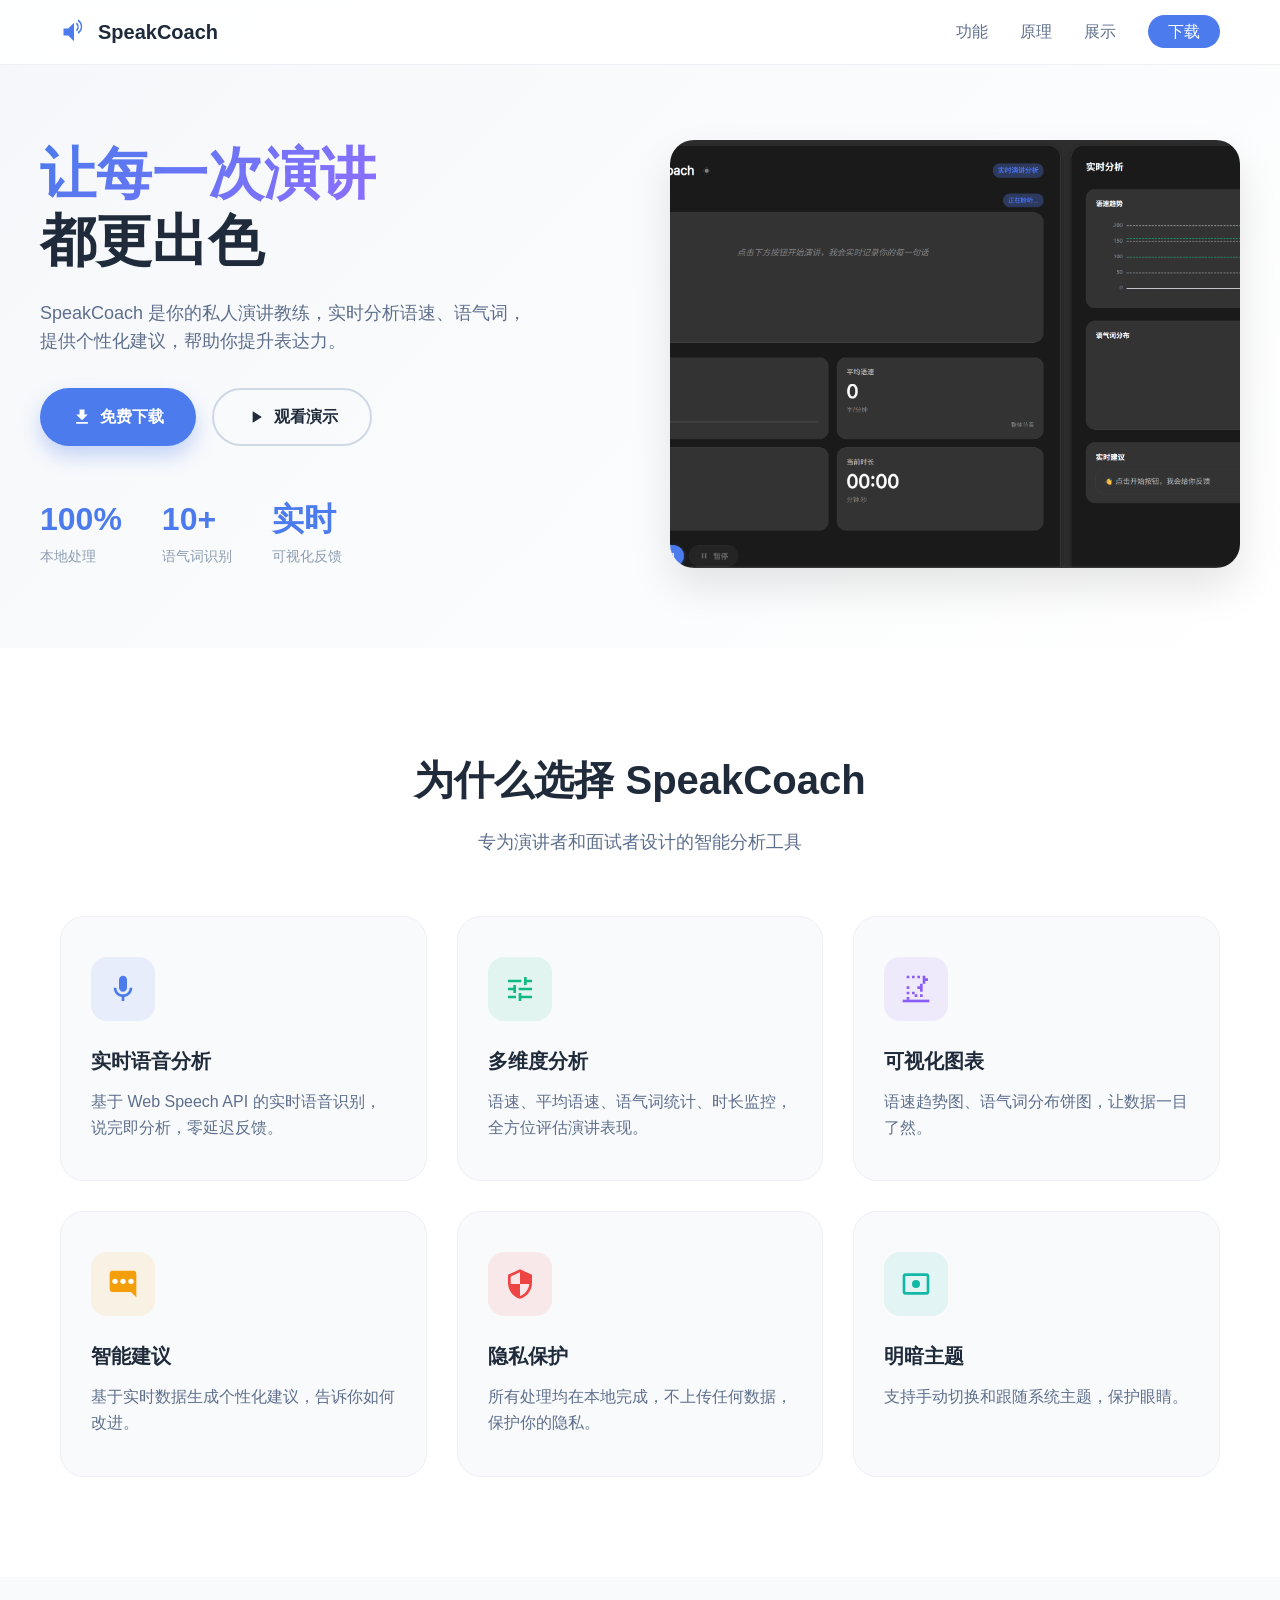
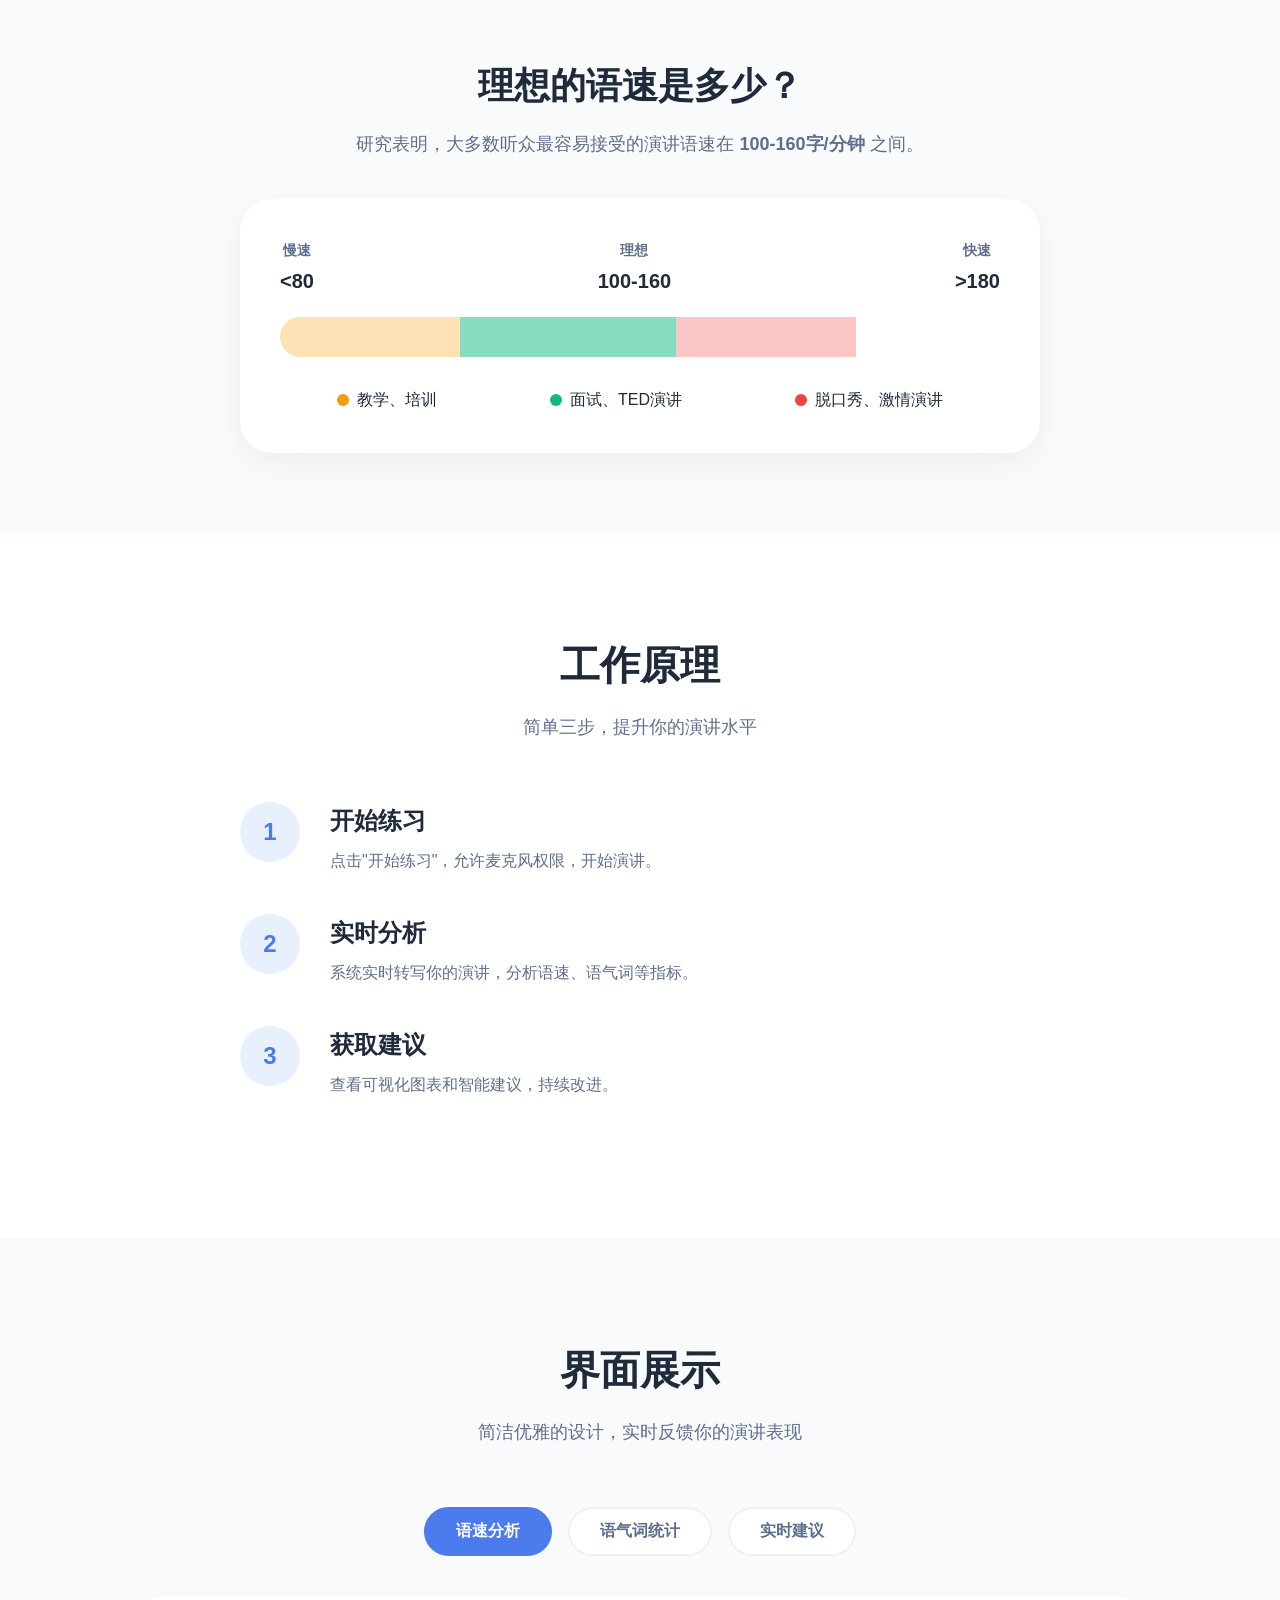
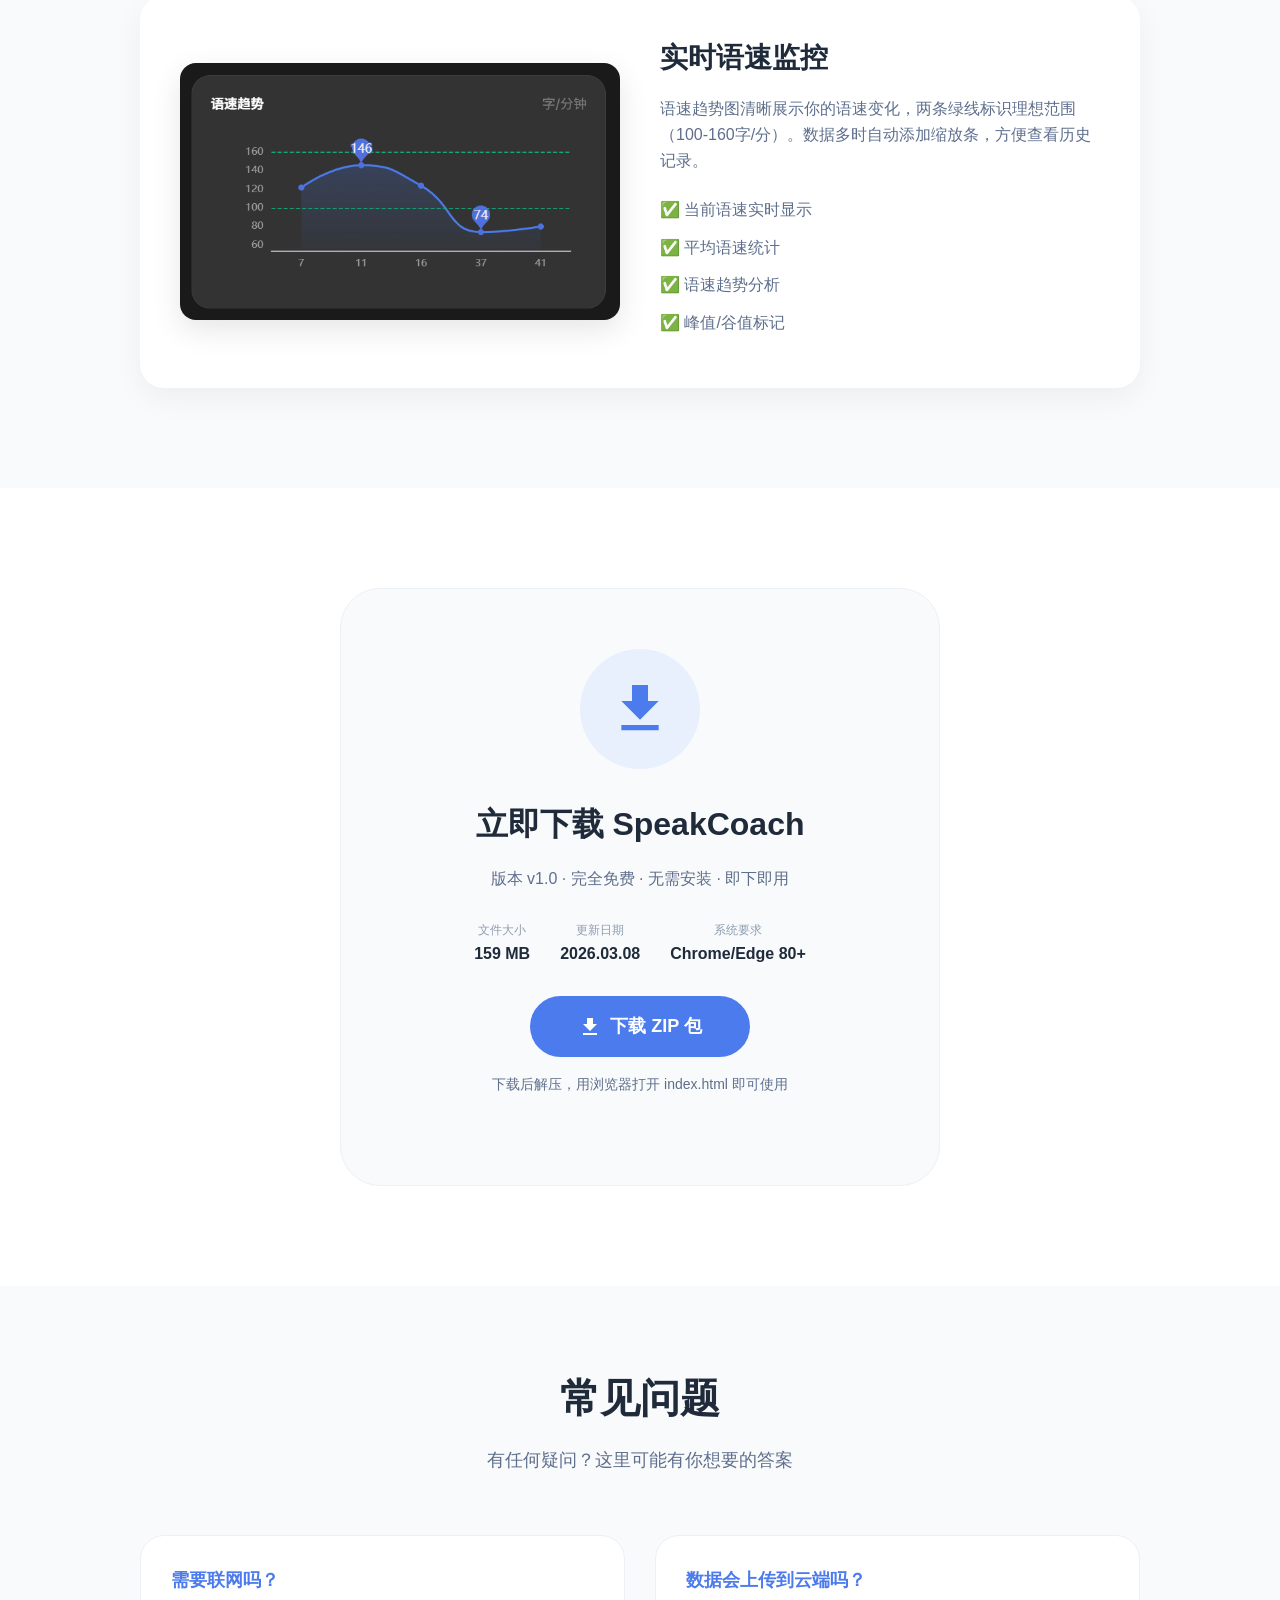
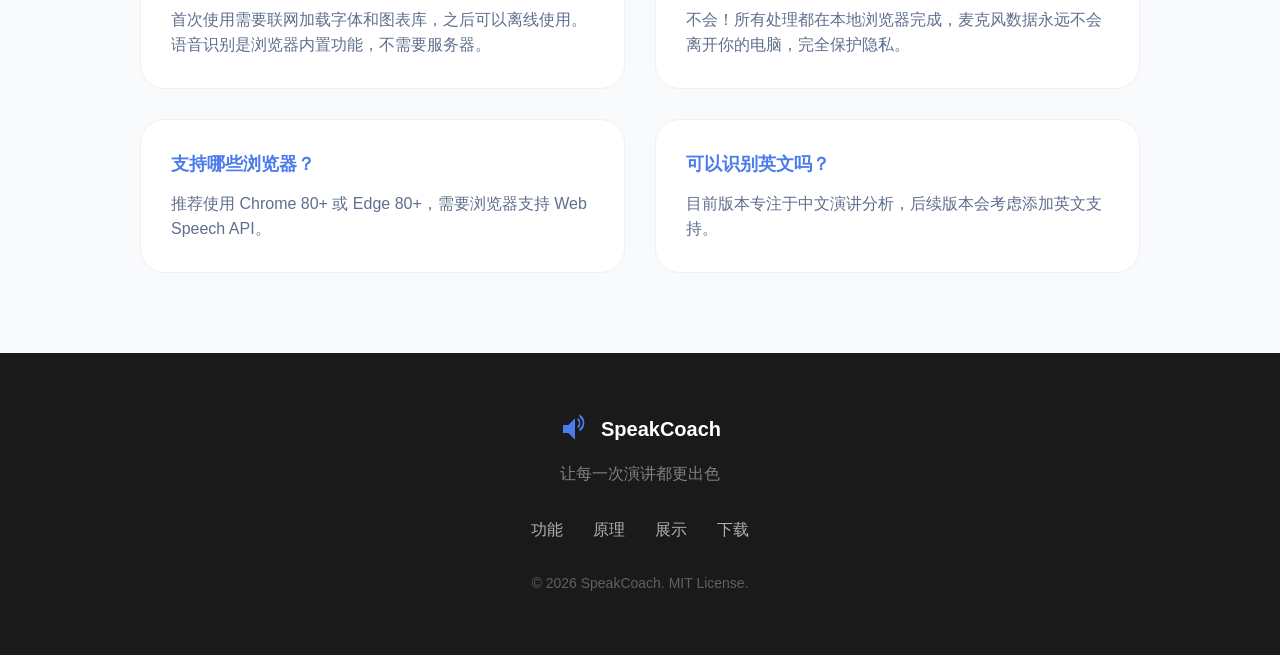
==== index.html @ 48743fc5 "自动提交: 周日 2026/03/08 21:42:02.34" ====
<!DOCTYPE html>
<html lang="zh-CN">
<head>
    <meta charset="UTF-8">
    <meta name="viewport" content="width=device-width, initial-scale=1.0">
    <title>SpeakCoach · 智能演讲助手 - 让你的演讲更出色</title>
    
    
    
    <!-- 官网样式 -->
    <link rel="stylesheet" href="css/style.css">
    
    <!-- 网站图标 -->
    <link rel="icon" type="image/svg+xml" href="images/favicon.svg">
</head>
<body>
    <!-- 导航栏 -->
    <nav class="navbar">
        <div class="nav-container">
            <div class="nav-logo">
                <svg class="logo-icon" viewBox="0 0 24 24" width="28" height="28">
                    <path d="M3 9v6h4l5 5V4L7 9H3z" fill="#4b7bec"/>
                    <path d="M16 7c0-1.5-.8-2.8-2-3.4v2.1c.6.4 1 1.1 1 1.9s-.4 1.5-1 1.9v2.1c1.2-.6 2-1.9 2-3.4z" fill="#4b7bec"/>
                    <path d="M19 7c0-2.6-1.5-4.8-3.6-6v2.1c1.4.9 2.4 2.5 2.4 4.3 0 1.8-1 3.4-2.4 4.3v2.1c2.1-1.2 3.6-3.4 3.6-6z" fill="#4b7bec"/>
                </svg>
                <span class="logo-text">SpeakCoach</span>
            </div>
            <ul class="nav-menu">
                <li><a href="#features">功能</a></li>
                <li><a href="#how-it-works">原理</a></li>
                <li><a href="#showcase">展示</a></li>
                <li><a href="#download" class="nav-download">下载</a></li>
            </ul>
            <button class="nav-toggle" id="navToggle">
                <span></span>
                <span></span>
                <span></span>
            </button>
        </div>
    </nav>

    <!-- 英雄区域 -->
    <section class="hero">
        <div class="hero-container">
            <div class="hero-content">
                <h1 class="hero-title">
                    <span class="gradient-text">让每一次演讲</span>
                    <br>都更出色
                </h1>
                <p class="hero-subtitle">
                    SpeakCoach 是你的私人演讲教练，实时分析语速、语气词，
                    提供个性化建议，帮助你提升表达力。
                </p>
                <div class="hero-buttons">
                    <a href="#download" class="btn btn-primary">
                        <svg viewBox="0 0 24 24" width="20" height="20">
                            <path d="M19 9h-4V3H9v6H5l7 7 7-7zM5 18v2h14v-2H5z" fill="currentColor"/>
                        </svg>
                        免费下载
                    </a>
                    <a href="#showcase" class="btn btn-outline">
                        <svg viewBox="0 0 24 24" width="20" height="20">
                            <path d="M8 5v14l11-7z" fill="currentColor"/>
                        </svg>
                        观看演示
                    </a>
                </div>
                <div class="hero-stats">
                    <div class="stat-item">
                        <span class="stat-number">100%</span>
                        <span class="stat-label">本地处理</span>
                    </div>
                    <div class="stat-item">
                        <span class="stat-number">10+</span>
                        <span class="stat-label">语气词识别</span>
                    </div>
                    <div class="stat-item">
                        <span class="stat-number">实时</span>
                        <span class="stat-label">可视化反馈</span>
                    </div>
                </div>
            </div>
            <div class="hero-image">
                <div class="hero-app-preview">
                    <img src="images/screenshot-0.png" alt="SpeakCoach 应用预览" class="preview-img">
                </div>
            </div>
        </div>
    </section>

    <!-- 特性区域 -->
    <section id="features" class="features">
        <div class="container">
            <div class="section-header">
                <h2>为什么选择 SpeakCoach</h2>
                <p>专为演讲者和面试者设计的智能分析工具</p>
            </div>
            <div class="features-grid">
                <div class="feature-card">
                    <div class="feature-icon blue">
                        <svg viewBox="0 0 24 24" width="32" height="32">
                            <path d="M12 14c1.66 0 3-1.34 3-3V5c0-1.66-1.34-3-3-3S9 3.34 9 5v6c0 1.66 1.34 3 3 3z" fill="currentColor"/>
                            <path d="M17 11c0 2.76-2.24 5-5 5s-5-2.24-5-5H5c0 3.53 2.61 6.43 6 6.92V21h2v-3.08c3.39-.49 6-3.39 6-6.92h-2z" fill="currentColor"/>
                        </svg>
                    </div>
                    <h3>实时语音分析</h3>
                    <p>基于 Web Speech API 的实时语音识别，说完即分析，零延迟反馈。</p>
                </div>
                <div class="feature-card">
                    <div class="feature-icon green">
                        <svg viewBox="0 0 24 24" width="32" height="32">
                            <path d="M3 17v2h6v-2H3zM3 5v2h10V5H3zm10 16v-2h8v-2h-8v-2h-2v6h2zM7 9v2H3v2h4v2h2V9H7zm14 4v-2H11v2h10zm-6-4h2V7h4V5h-4V3h-2v6z" fill="currentColor"/>
                        </svg>
                    </div>
                    <h3>多维度分析</h3>
                    <p>语速、平均语速、语气词统计、时长监控，全方位评估演讲表现。</p>
                </div>
                <div class="feature-card">
                    <div class="feature-icon purple">
                        <svg viewBox="0 0 24 24" width="32" height="32">
                            <path d="M21 6h-2v2h-2V6h-2V4h2V2h2v2h2v2zm-6-4v2h-2V2h2zm0 8h-2v2h2v-2zm2-2h-2v2h2V8zm0-4h-2v2h2V4zM9 2h2v2H9V2zm0 12h2v2H9v-2zM5 2h2v2H5V2zm0 8h2v2H5v-2zm2 4H5v2h2v-2zm10 4h-2v-2h2v2zm-6-2h2v2h-2v-2zm-6 2h2v2H5v-2zm12-4h-2v-2h2v2zm-2-4h2v2h-2v-2z" fill="currentColor"/>
                            <path d="M2 22h20v-2H2v2z" fill="currentColor"/>
                        </svg>
                    </div>
                    <h3>可视化图表</h3>
                    <p>语速趋势图、语气词分布饼图，让数据一目了然。</p>
                </div>
                <div class="feature-card">
                    <div class="feature-icon orange">
                        <svg viewBox="0 0 24 24" width="32" height="32">
                            <path d="M20 2H4c-1.1 0-2 .9-2 2v12c0 1.1.9 2 2 2h14l4 4V4c0-1.1-.9-2-2-2z" fill="currentColor"/>
                            <circle cx="12" cy="10" r="2" fill="white"/>
                            <circle cx="18" cy="10" r="2" fill="white"/>
                            <circle cx="6" cy="10" r="2" fill="white"/>
                        </svg>
                    </div>
                    <h3>智能建议</h3>
                    <p>基于实时数据生成个性化建议，告诉你如何改进。</p>
                </div>
                <div class="feature-card">
                    <div class="feature-icon red">
                        <svg viewBox="0 0 24 24" width="32" height="32">
                            <path d="M12 1L3 5v6c0 5.55 3.84 10.74 9 12 5.16-1.26 9-6.45 9-12V5l-9-4zm0 10.99h7c-.53 4.12-3.28 7.79-7 8.94V12H5V6.3l7-3.11v8.8z" fill="currentColor"/>
                        </svg>
                    </div>
                    <h3>隐私保护</h3>
                    <p>所有处理均在本地完成，不上传任何数据，保护你的隐私。</p>
                </div>
                <div class="feature-card">
                    <div class="feature-icon teal">
                        <svg viewBox="0 0 24 24" width="32" height="32">
                            <circle cx="12" cy="12" r="3" fill="currentColor"/>
                            <path d="M20 4H4c-1.1 0-2 .9-2 2v12c0 1.1.9 2 2 2h16c1.1 0 2-.9 2-2V6c0-1.1-.9-2-2-2zm0 14H4V6h16v12z" fill="currentColor"/>
                        </svg>
                    </div>
                    <h3>明暗主题</h3>
                    <p>支持手动切换和跟随系统主题，保护眼睛。</p>
                </div>
            </div>
        </div>
    </section>

    <!-- 语速范围说明 -->
    <section class="speed-range">
        <div class="container">
            <div class="speed-range-content">
                <h2>理想的语速是多少？</h2>
                <p>研究表明，大多数听众最容易接受的演讲语速在 <strong>100-160字/分钟</strong> 之间。</p>
                <div class="speed-meter">
                    <div class="speed-meter-scale">
                        <div class="speed-label slow">慢速<br><span>&lt;80</span></div>
                        <div class="speed-label normal">理想<br><span>100-160</span></div>
                        <div class="speed-label fast">快速<br><span>&gt;180</span></div>
                    </div>
                    <div class="speed-meter-bar">
                        <div class="speed-range-slow" style="width: 25%"></div>
                        <div class="speed-range-normal" style="width: 30%"></div>
                        <div class="speed-range-fast" style="width: 25%"></div>
                    </div>
                    <div class="speed-examples">
                        <div class="example-item">
                            <span class="example-dot slow-dot"></span>
                            <span class="example-text">教学、培训</span>
                        </div>
                        <div class="example-item">
                            <span class="example-dot normal-dot"></span>
                            <span class="example-text">面试、TED演讲</span>
                        </div>
                        <div class="example-item">
                            <span class="example-dot fast-dot"></span>
                            <span class="example-text">脱口秀、激情演讲</span>
                        </div>
                    </div>
                </div>
            </div>
        </div>
    </section>

    <!-- 工作原理 -->
    <section id="how-it-works" class="how-it-works">
        <div class="container">
            <div class="section-header">
                <h2>工作原理</h2>
                <p>简单三步，提升你的演讲水平</p>
            </div>
            <div class="steps">
                <div class="step">
                    <div class="step-number">1</div>
                    <div class="step-content">
                        <h3>开始练习</h3>
                        <p>点击"开始练习"，允许麦克风权限，开始演讲。</p>
                    </div>
                </div>
                <div class="step">
                    <div class="step-number">2</div>
                    <div class="step-content">
                        <h3>实时分析</h3>
                        <p>系统实时转写你的演讲，分析语速、语气词等指标。</p>
                    </div>
                </div>
                <div class="step">
                    <div class="step-number">3</div>
                    <div class="step-content">
                        <h3>获取建议</h3>
                        <p>查看可视化图表和智能建议，持续改进。</p>
                    </div>
                </div>
            </div>
        </div>
    </section>

    <!-- 展示区域 -->
    <section id="showcase" class="showcase">
        <div class="container">
            <div class="section-header">
                <h2>界面展示</h2>
                <p>简洁优雅的设计，实时反馈你的演讲表现</p>
            </div>
            <div class="showcase-tabs">
                <button class="tab-btn active" data-tab="speed">语速分析</button>
                <button class="tab-btn" data-tab="filler">语气词统计</button>
                <button class="tab-btn" data-tab="suggestions">实时建议</button>
            </div>
            <div class="showcase-content">
                <div class="showcase-panel active" id="speed-tab">
                    <img src="images/screenshot-1.png" alt="语速分析界面" class="showcase-img">
                    <div class="showcase-desc">
                        <h3>实时语速监控</h3>
                        <p>语速趋势图清晰展示你的语速变化，两条绿线标识理想范围（100-160字/分）。数据多时自动添加缩放条，方便查看历史记录。</p>
                        <ul>
                            <li>✅ 当前语速实时显示</li>
                            <li>✅ 平均语速统计</li>
                            <li>✅ 语速趋势分析</li>
                            <li>✅ 峰值/谷值标记</li>
                        </ul>
                    </div>
                </div>
                <div class="showcase-panel" id="filler-tab">
                    <img src="images/screenshot-2.png" alt="语气词统计界面" class="showcase-img">
                    <div class="showcase-desc">
                        <h3>语气词识别</h3>
                        <p>支持10种中文语气词的识别和统计，饼图直观展示分布情况，帮你找出个人口头禅。</p>
                        <ul>
                            <li>🔍 嗯、呃、就是、然后、啊</li>
                            <li>🔍 那个、这个、那个那个</li>
                            <li>🔍 就是说、这样的话</li>
                            <li>📊 前5种语气词排名</li>
                        </ul>
                    </div>
                </div>
                <div class="showcase-panel" id="suggestions-tab">
                    <img src="images/screenshot-3.png" alt="实时建议界面" class="showcase-img">
                    <div class="showcase-desc">
                        <h3>智能建议</h3>
                        <p>基于实时数据生成个性化建议，从语速、语气词、时长等多个维度提供改进方向。</p>
                        <ul>
                            <li>💡 语速偏慢/偏快提醒</li>
                            <li>💡 语气词过多警告</li>
                            <li>💡 语速趋势分析</li>
                            <li>💡 适合场景推荐</li>
                        </ul>
                    </div>
                </div>
            </div>
        </div>
    </section>

    <!-- 下载区域 -->
    <section id="download" class="download">
        <div class="container">
            <div class="download-card">
                <div class="download-icon">
                    <svg viewBox="0 0 24 24" width="64" height="64">
                        <path d="M19 9h-4V3H9v6H5l7 7 7-7zM5 18v2h14v-2H5z" fill="currentColor"/>
                    </svg>
                </div>
                <h2>立即下载 SpeakCoach</h2>
                <p>版本 v1.0 · 完全免费 · 无需安装 · 即下即用</p>
                <div class="download-info">
                    <div class="info-item">
                        <span class="info-label">文件大小</span>
                        <span class="info-value">159 MB</span>
                    </div>
                    <div class="info-item">
                        <span class="info-label">更新日期</span>
                        <span class="info-value">2026.03.08</span>
                    </div>
                    <div class="info-item">
                        <span class="info-label">系统要求</span>
                        <span class="info-value">Chrome/Edge 80+</span>
                    </div>
                </div>
                <a href="#" class="btn btn-download" download>
                    <svg viewBox="0 0 24 24" width="24" height="24">
                        <path d="M19 9h-4V3H9v6H5l7 7 7-7zM5 18v2h14v-2H5z" fill="currentColor"/>
                    </svg>
                    下载 ZIP 包
                </a>
                <p class="download-note">下载后解压，用浏览器打开 index.html 即可使用</p>
            </div>
        </div>
    </section>

    <!-- 常见问题 -->
    <section class="faq">
        <div class="container">
            <div class="section-header">
                <h2>常见问题</h2>
                <p>有任何疑问？这里可能有你想要的答案</p>
            </div>
            <div class="faq-grid">
                <div class="faq-item">
                    <h3>需要联网吗？</h3>
                    <p>首次使用需要联网加载字体和图表库，之后可以离线使用。语音识别是浏览器内置功能，不需要服务器。</p>
                </div>
                <div class="faq-item">
                    <h3>数据会上传到云端吗？</h3>
                    <p>不会！所有处理都在本地浏览器完成，麦克风数据永远不会离开你的电脑，完全保护隐私。</p>
                </div>
                <div class="faq-item">
                    <h3>支持哪些浏览器？</h3>
                    <p>推荐使用 Chrome 80+ 或 Edge 80+，需要浏览器支持 Web Speech API。</p>
                </div>
                <div class="faq-item">
                    <h3>可以识别英文吗？</h3>
                    <p>目前版本专注于中文演讲分析，后续版本会考虑添加英文支持。</p>
                </div>
            </div>
        </div>
    </section>

    <!-- 页脚 -->
    <footer class="footer">
        <div class="container">
            <div class="footer-content">
                <div class="footer-logo">
                    <svg class="logo-icon" viewBox="0 0 24 24" width="32" height="32">
                        <path d="M3 9v6h4l5 5V4L7 9H3z" fill="#4b7bec"/>
                        <path d="M16 7c0-1.5-.8-2.8-2-3.4v2.1c.6.4 1 1.1 1 1.9s-.4 1.5-1 1.9v2.1c1.2-.6 2-1.9 2-3.4z" fill="#4b7bec"/>
                        <path d="M19 7c0-2.6-1.5-4.8-3.6-6v2.1c1.4.9 2.4 2.5 2.4 4.3 0 1.8-1 3.4-2.4 4.3v2.1c2.1-1.2 3.6-3.4 3.6-6z" fill="#4b7bec"/>
                    </svg>
                    <span>SpeakCoach</span>
                </div>
                <p class="footer-tagline">让每一次演讲都更出色</p>
                <div class="footer-links">
                    <a href="#features">功能</a>
                    <a href="#how-it-works">原理</a>
                    <a href="#showcase">展示</a>
                    <a href="#download">下载</a>
                </div>
                <div class="footer-copyright">
                    © 2026 SpeakCoach. MIT License.
                </div>
            </div>
        </div>
    </footer>

    <script src="js/main.js"></script>
</body>
</html>
---- css/style.css ----
* {
    margin: 0;
    padding: 0;
    box-sizing: border-box;
}

:root {
    --primary: #4b7bec;
    --primary-dark: #3a6bd6;
    --primary-light: #e8f0fe;
    --success: #10b981;
    --warning: #f59e0b;
    --error: #ef4444;
    --text-primary: #1f2a3a;
    --text-secondary: #5e6f8d;
    --text-tertiary: #8e9db1;
    --bg-primary: #ffffff;
    --bg-secondary: #f9fafb;
    --border-light: #edf0f5;
    --border-medium: #d0d7e5;
    --card-shadow: 0 10px 30px rgba(0, 0, 0, 0.05);
    --hover-shadow: 0 20px 40px rgba(0, 0, 0, 0.1);
}

body {
    font-family: 'Inter', -apple-system, BlinkMacSystemFont, sans-serif;
    color: var(--text-primary);
    line-height: 1.6;
    overflow-x: hidden;
}

.container {
    max-width: 1200px;
    margin: 0 auto;
    padding: 0 20px;
}

/* 导航栏 */
.navbar {
    position: fixed;
    top: 0;
    left: 0;
    right: 0;
    background: rgba(255, 255, 255, 0.9);
    backdrop-filter: blur(10px);
    z-index: 1000;
    border-bottom: 1px solid var(--border-light);
}

.nav-container {
    max-width: 1200px;
    margin: 0 auto;
    padding: 16px 20px;
    display: flex;
    justify-content: space-between;
    align-items: center;
}

.nav-logo {
    display: flex;
    align-items: center;
    gap: 10px;
}

.logo-icon {
    color: var(--primary);
}

.logo-text {
    font-size: 20px;
    font-weight: 600;
    color: var(--text-primary);
}

.nav-menu {
    display: flex;
    list-style: none;
    gap: 32px;
    align-items: center;
}

.nav-menu a {
    text-decoration: none;
    color: var(--text-secondary);
    font-weight: 500;
    transition: color 0.2s;
}

.nav-menu a:hover {
    color: var(--primary);
}

.nav-download {
    background: var(--primary);
    color: white !important;
    padding: 8px 20px;
    border-radius: 30px;
}

.nav-download:hover {
    background: var(--primary-dark);
}

.nav-toggle {
    display: none;
    flex-direction: column;
    gap: 6px;
    background: none;
    border: none;
    cursor: pointer;
}

.nav-toggle span {
    width: 24px;
    height: 2px;
    background: var(--text-primary);
    transition: 0.3s;
}

/* 英雄区域 */
.hero {
    padding: 140px 20px 80px;
    background: linear-gradient(135deg, #f5f7fa 0%, #ffffff 100%);
    overflow: hidden;
}

.hero-container {
    max-width: 1200px;
    margin: 0 auto;
    display: grid;
    grid-template-columns: 1fr 1fr;
    gap: 60px;
    align-items: center;
}

.hero-title {
    font-size: 56px;
    line-height: 1.2;
    margin-bottom: 24px;
}

.gradient-text {
    background: linear-gradient(135deg, var(--primary) 0%, #8e6eff 100%);
    -webkit-background-clip: text;
    -webkit-text-fill-color: transparent;
    background-clip: text;
}

.hero-subtitle {
    font-size: 18px;
    color: var(--text-secondary);
    margin-bottom: 32px;
    max-width: 500px;
}

.hero-buttons {
    display: flex;
    gap: 16px;
    margin-bottom: 48px;
}

.btn {
    display: inline-flex;
    align-items: center;
    gap: 8px;
    padding: 14px 32px;
    border-radius: 40px;
    font-weight: 600;
    text-decoration: none;
    transition: all 0.2s;
    border: none;
    cursor: pointer;
}

.btn-primary {
    background: var(--primary);
    color: white;
    box-shadow: 0 10px 20px rgba(75, 123, 236, 0.3);
}

.btn-primary:hover {
    background: var(--primary-dark);
    transform: translateY(-2px);
    box-shadow: 0 15px 30px rgba(75, 123, 236, 0.4);
}

.btn-outline {
    background: transparent;
    color: var(--text-primary);
    border: 2px solid var(--border-medium);
}

.btn-outline:hover {
    border-color: var(--primary);
    color: var(--primary);
}

.hero-stats {
    display: flex;
    gap: 40px;
}

.stat-item {
    display: flex;
    flex-direction: column;
}

.stat-number {
    font-size: 32px;
    font-weight: 700;
    color: var(--primary);
}

.stat-label {
    font-size: 14px;
    color: var(--text-tertiary);
}

/* 英雄区域图片 - 拉大预览图 */
.hero-image {
    position: relative;
    width: 100%;
    display: flex;
    justify-content: center;
    align-items: center;
}

.hero-app-preview {
    position: relative;
    width: 100%;
    max-width: 1000px; /* 增大预览图最大宽度 */
    aspect-ratio: 4/3; /* 保持4:3比例，更宽更高 */
    background: white;
    border-radius: 24px;
    box-shadow: var(--hover-shadow);
    overflow: hidden;
    margin: 0 auto;
}

.preview-img {
    position: absolute;
    top: 0;
    left: 0;
    width: 100%;
    height: 100%;
    object-fit: cover;
    object-position: top;
}

/* 特性区域 */
.section-header {
    text-align: center;
    margin-bottom: 60px;
}

.section-header h2 {
    font-size: 40px;
    margin-bottom: 16px;
}

.section-header p {
    font-size: 18px;
    color: var(--text-secondary);
}

.features {
    padding: 100px 20px;
    background: white;
}

.features-grid {
    display: grid;
    grid-template-columns: repeat(3, 1fr);
    gap: 30px;
}

.feature-card {
    padding: 40px 30px;
    background: var(--bg-secondary);
    border-radius: 24px;
    border: 1px solid var(--border-light);
    transition: all 0.3s;
}

.feature-card:hover {
    transform: translateY(-5px);
    box-shadow: var(--hover-shadow);
    border-color: var(--primary-light);
}

.feature-icon {
    width: 64px;
    height: 64px;
    border-radius: 16px;
    display: flex;
    align-items: center;
    justify-content: center;
    margin-bottom: 24px;
}

.feature-icon.blue {
    background: rgba(75, 123, 236, 0.1);
    color: var(--primary);
}

.feature-icon.green {
    background: rgba(16, 185, 129, 0.1);
    color: var(--success);
}

.feature-icon.purple {
    background: rgba(139, 92, 246, 0.1);
    color: #8b5cf6;
}

.feature-icon.orange {
    background: rgba(245, 158, 11, 0.1);
    color: var(--warning);
}

.feature-icon.red {
    background: rgba(239, 68, 68, 0.1);
    color: var(--error);
}

.feature-icon.teal {
    background: rgba(20, 184, 166, 0.1);
    color: #14b8a6;
}

.feature-card h3 {
    font-size: 20px;
    margin-bottom: 12px;
}

.feature-card p {
    color: var(--text-secondary);
    line-height: 1.6;
}

/* 语速范围 */
.speed-range {
    padding: 80px 20px;
    background: var(--bg-secondary);
}

.speed-range-content {
    text-align: center;
    max-width: 800px;
    margin: 0 auto;
}

.speed-range h2 {
    font-size: 36px;
    margin-bottom: 16px;
}

.speed-range p {
    font-size: 18px;
    color: var(--text-secondary);
    margin-bottom: 40px;
}

.speed-meter {
    background: white;
    padding: 40px;
    border-radius: 32px;
    box-shadow: var(--card-shadow);
}

.speed-meter-scale {
    display: flex;
    justify-content: space-between;
    margin-bottom: 20px;
}

.speed-label {
    font-size: 14px;
    font-weight: 600;
    color: var(--text-secondary);
}

.speed-label span {
    font-size: 20px;
    font-weight: 700;
    color: var(--text-primary);
    display: block;
    margin-top: 4px;
}

.speed-meter-bar {
    display: flex;
    height: 40px;
    border-radius: 40px;
    overflow: hidden;
    margin-bottom: 30px;
}

.speed-range-slow {
    background: #f59e0b;
    opacity: 0.3;
}

.speed-range-normal {
    background: #10b981;
    opacity: 0.5;
}

.speed-range-fast {
    background: #ef4444;
    opacity: 0.3;
}

.speed-examples {
    display: flex;
    justify-content: space-around;
}

.example-item {
    display: flex;
    align-items: center;
    gap: 8px;
}

.example-dot {
    width: 12px;
    height: 12px;
    border-radius: 50%;
}

.slow-dot {
    background: #f59e0b;
}

.normal-dot {
    background: #10b981;
}

.fast-dot {
    background: #ef4444;
}

/* 工作原理 */
.how-it-works {
    padding: 100px 20px;
    background: white;
}

.steps {
    max-width: 800px;
    margin: 0 auto;
}

.step {
    display: flex;
    gap: 30px;
    margin-bottom: 40px;
    align-items: flex-start;
}

.step-number {
    width: 60px;
    height: 60px;
    background: var(--primary-light);
    color: var(--primary);
    font-size: 24px;
    font-weight: 700;
    border-radius: 50%;
    display: flex;
    align-items: center;
    justify-content: center;
    flex-shrink: 0;
}

.step-content h3 {
    font-size: 24px;
    margin-bottom: 8px;
}

.step-content p {
    color: var(--text-secondary);
    font-size: 16px;
}

/* 展示区域 */
.showcase {
    padding: 100px 20px;
    background: var(--bg-secondary);
}

.showcase-tabs {
    display: flex;
    justify-content: center;
    gap: 16px;
    margin-bottom: 40px;
}

.tab-btn {
    padding: 12px 30px;
    border: 2px solid var(--border-light);
    background: white;
    border-radius: 40px;
    font-size: 16px;
    font-weight: 600;
    color: var(--text-secondary);
    cursor: pointer;
    transition: all 0.2s;
}

.tab-btn:hover {
    border-color: var(--primary);
    color: var(--primary);
}

.tab-btn.active {
    background: var(--primary);
    color: white;
    border-color: var(--primary);
}

.showcase-content {
    max-width: 1000px;
    margin: 0 auto;
}

.showcase-panel {
    display: none;
    grid-template-columns: 1fr 1fr;
    gap: 40px;
    align-items: center;
    background: white;
    border-radius: 24px;
    padding: 40px;
    box-shadow: var(--card-shadow);
}

.showcase-panel.active {
    display: grid;
}

.showcase-img {
    width: 100%;
    border-radius: 16px;
    box-shadow: 0 10px 30px rgba(0, 0, 0, 0.1);
}

.showcase-desc h3 {
    font-size: 28px;
    margin-bottom: 16px;
}

.showcase-desc p {
    color: var(--text-secondary);
    margin-bottom: 24px;
}

.showcase-desc ul {
    list-style: none;
}

.showcase-desc li {
    margin-bottom: 12px;
    color: var(--text-secondary);
    display: flex;
    align-items: center;
    gap: 8px;
}

/* 下载区域 */
.download {
    padding: 100px 20px;
    background: white;
}

.download-card {
    max-width: 600px;
    margin: 0 auto;
    background: var(--bg-secondary);
    border-radius: 40px;
    padding: 60px 40px;
    text-align: center;
    border: 1px solid var(--border-light);
}

.download-icon {
    width: 120px;
    height: 120px;
    background: var(--primary-light);
    border-radius: 50%;
    display: flex;
    align-items: center;
    justify-content: center;
    margin: 0 auto 30px;
    color: var(--primary);
}

.download-card h2 {
    font-size: 32px;
    margin-bottom: 16px;
}

.download-card p {
    color: var(--text-secondary);
    margin-bottom: 30px;
}

.download-info {
    display: flex;
    justify-content: center;
    gap: 30px;
    margin-bottom: 30px;
}

.info-item {
    display: flex;
    flex-direction: column;
}

.info-label {
    font-size: 12px;
    color: var(--text-tertiary);
}

.info-value {
    font-size: 16px;
    font-weight: 600;
    color: var(--text-primary);
}

.btn-download {
    background: var(--primary);
    color: white;
    font-size: 18px;
    padding: 16px 48px;
    margin-bottom: 16px;
}

.btn-download:hover {
    background: var(--primary-dark);
}

.download-note {
    font-size: 14px;
    color: var(--text-tertiary);
}

/* 常见问题 */
.faq {
    padding: 80px 20px;
    background: var(--bg-secondary);
}

.faq-grid {
    display: grid;
    grid-template-columns: repeat(2, 1fr);
    gap: 30px;
    max-width: 1000px;
    margin: 0 auto;
}

.faq-item {
    background: white;
    padding: 30px;
    border-radius: 24px;
    border: 1px solid var(--border-light);
}

.faq-item h3 {
    font-size: 18px;
    margin-bottom: 12px;
    color: var(--primary);
}

.faq-item p {
    color: var(--text-secondary);
    line-height: 1.6;
}

/* 页脚 */
.footer {
    padding: 60px 20px;
    background: #1a1a1a;
    color: white;
}

.footer-content {
    text-align: center;
}

.footer-logo {
    display: flex;
    align-items: center;
    justify-content: center;
    gap: 10px;
    margin-bottom: 16px;
}

.footer-logo span {
    font-size: 20px;
    font-weight: 600;
}

.footer-tagline {
    color: #808080;
    margin-bottom: 30px;
}

.footer-links {
    display: flex;
    justify-content: center;
    gap: 30px;
    margin-bottom: 30px;
}

.footer-links a {
    color: #b0b0b0;
    text-decoration: none;
    transition: color 0.2s;
}

.footer-links a:hover {
    color: var(--primary);
}

.footer-copyright {
    color: #606060;
    font-size: 14px;
}

/* 响应式设计 */
@media (max-width: 1024px) {
    .hero-title {
        font-size: 48px;
    }
    
    .features-grid {
        grid-template-columns: repeat(2, 1fr);
    }
}

@media (max-width: 768px) {
    .nav-menu {
        display: none;
    }
    
    .nav-toggle {
        display: flex;
    }
    
    .hero-container {
        grid-template-columns: 1fr;
        text-align: center;
    }
    
    .hero-subtitle {
        margin-left: auto;
        margin-right: auto;
    }
    
    .hero-buttons {
        justify-content: center;
    }
    
    .hero-stats {
        justify-content: center;
    }
    
    .features-grid {
        grid-template-columns: 1fr;
    }
    
    .showcase-panel {
        grid-template-columns: 1fr;
    }
    
    .faq-grid {
        grid-template-columns: 1fr;
    }
    
    .step {
        flex-direction: column;
        text-align: center;
        gap: 16px;
    }
    
    .step-number {
        margin: 0 auto;
    }
    
    .hero-app-preview {
        max-width: 100%;
        aspect-ratio: 4/3;
    }
}

@media (max-width: 480px) {
    .hero-title {
        font-size: 36px;
    }
    
    .hero-buttons {
        flex-direction: column;
    }
    
    .hero-stats {
        flex-direction: column;
        gap: 20px;
    }
    
    .download-info {
        flex-direction: column;
        gap: 15px;
    }
    
    .speed-meter-scale {
        flex-direction: column;
        gap: 10px;
    }
    
    .speed-examples {
        flex-direction: column;
        gap: 10px;
        align-items: center;
    }
    
    .hero-app-preview {
        aspect-ratio: 4/3;
    }
}
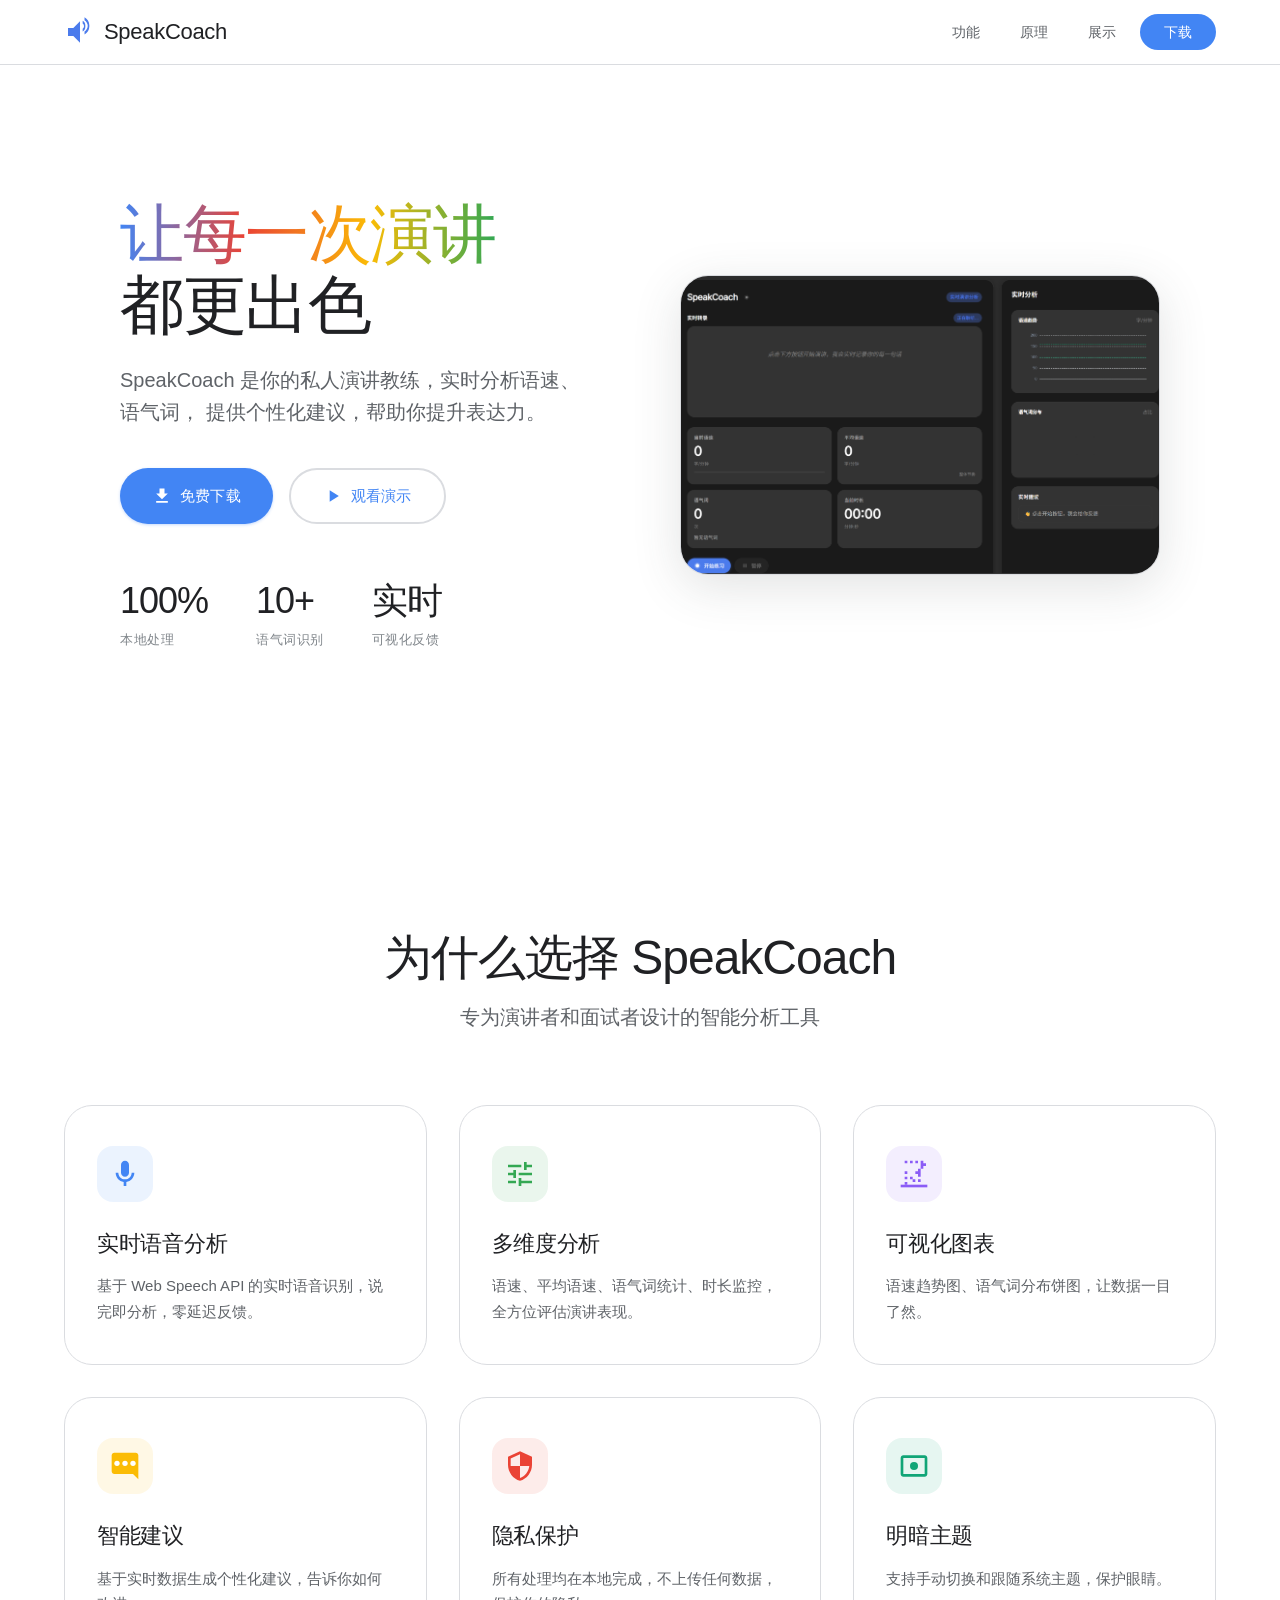
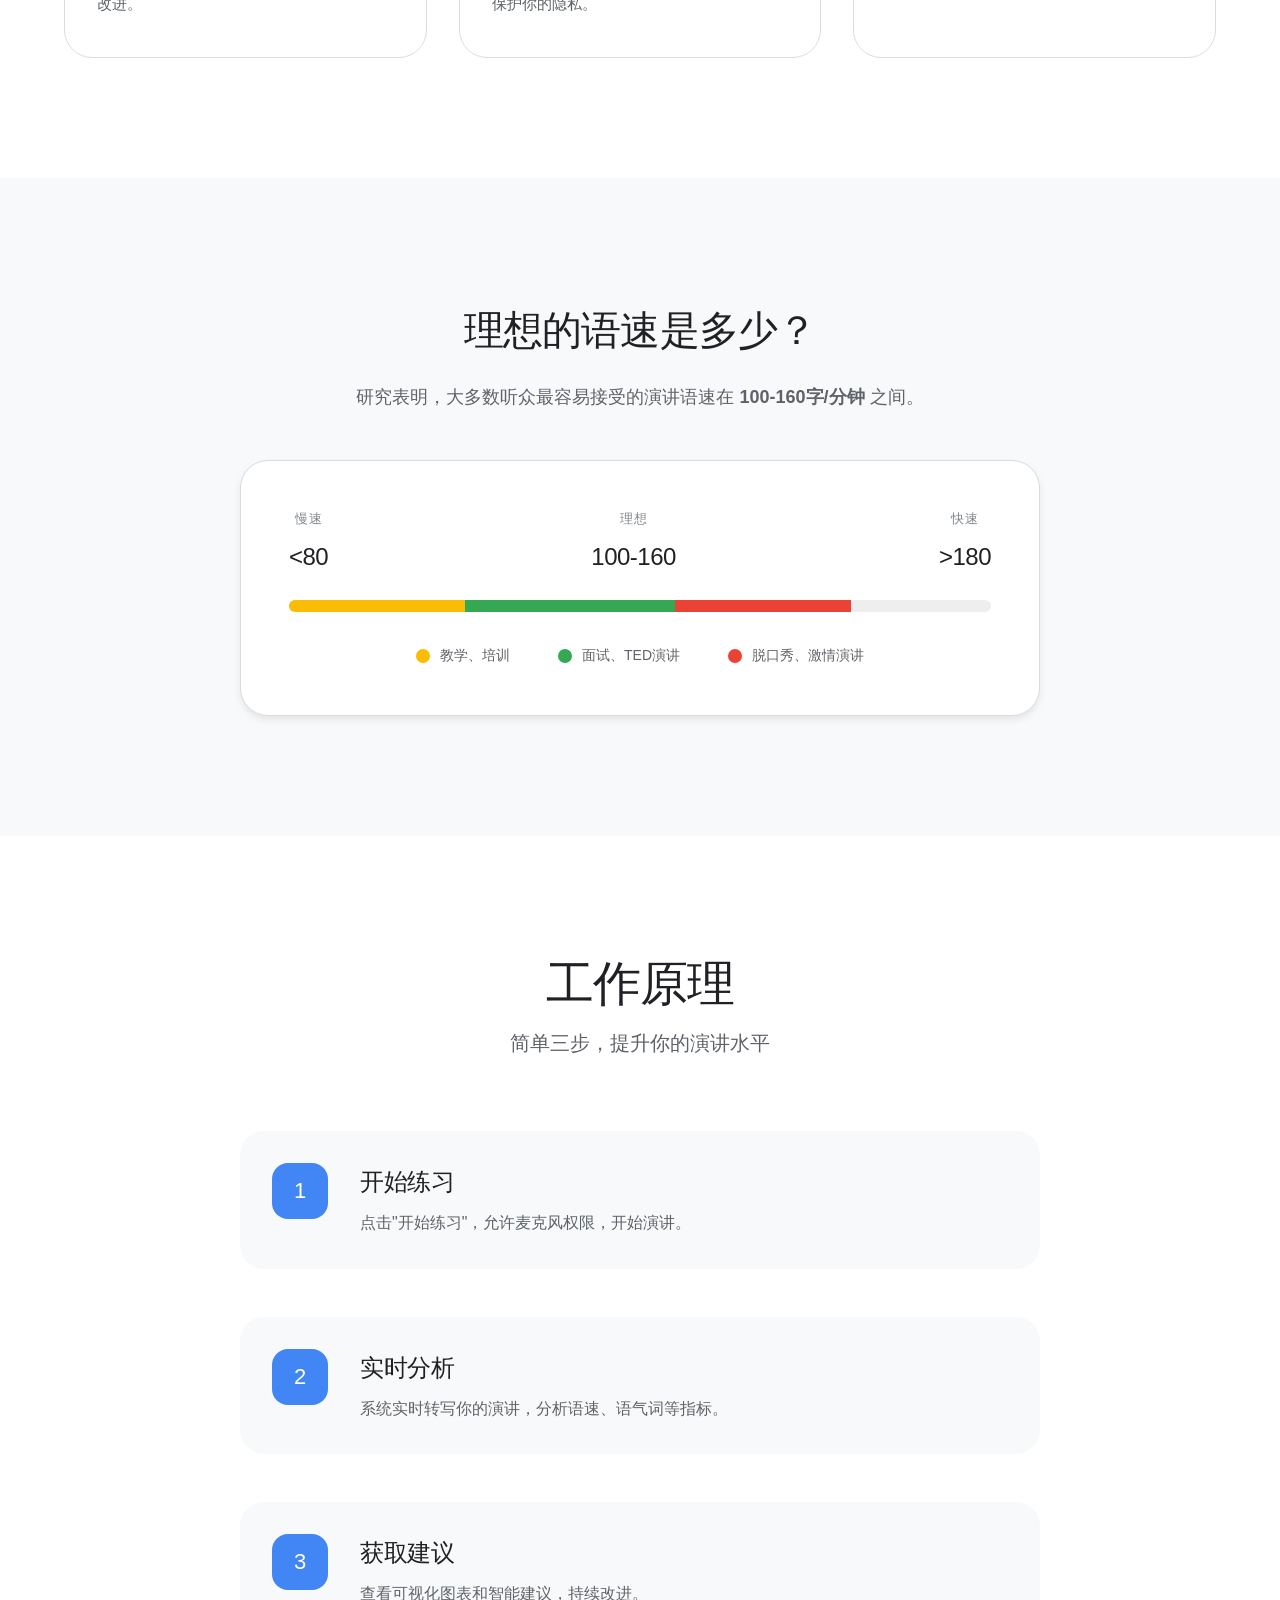
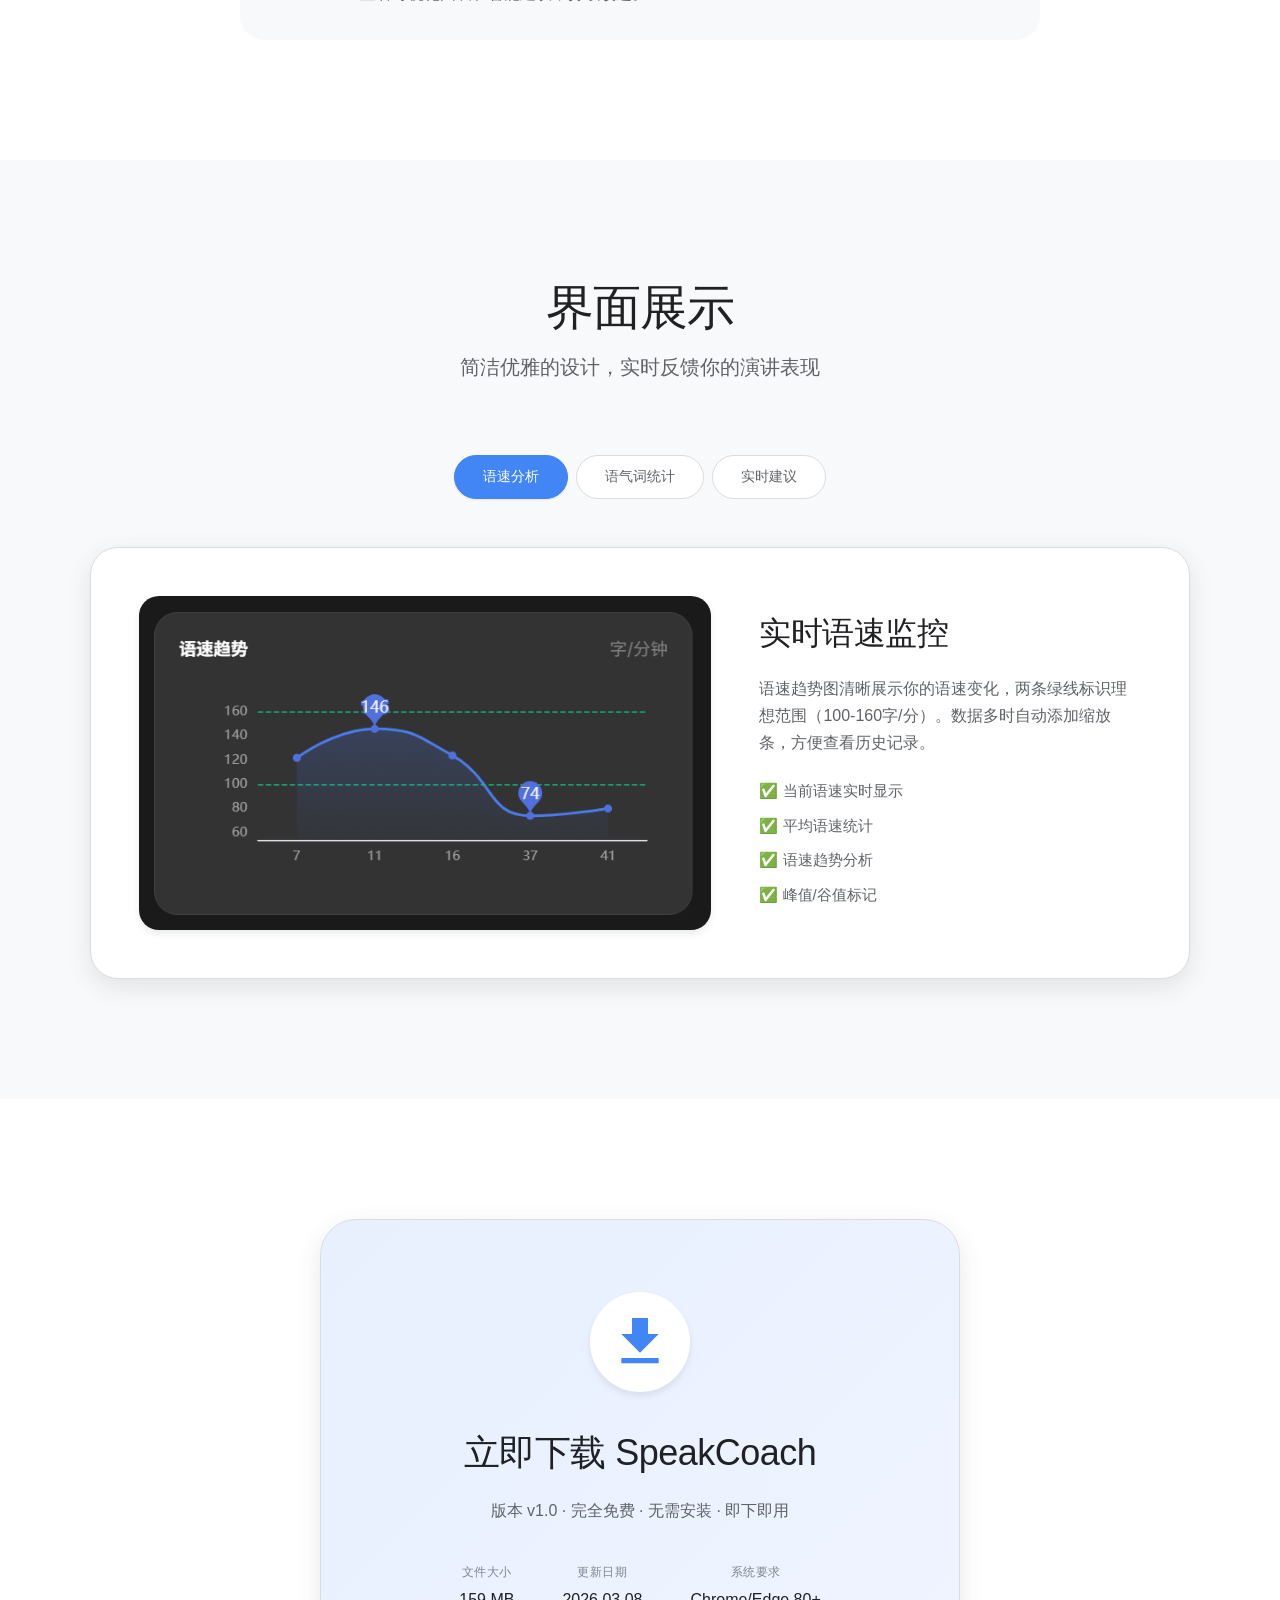
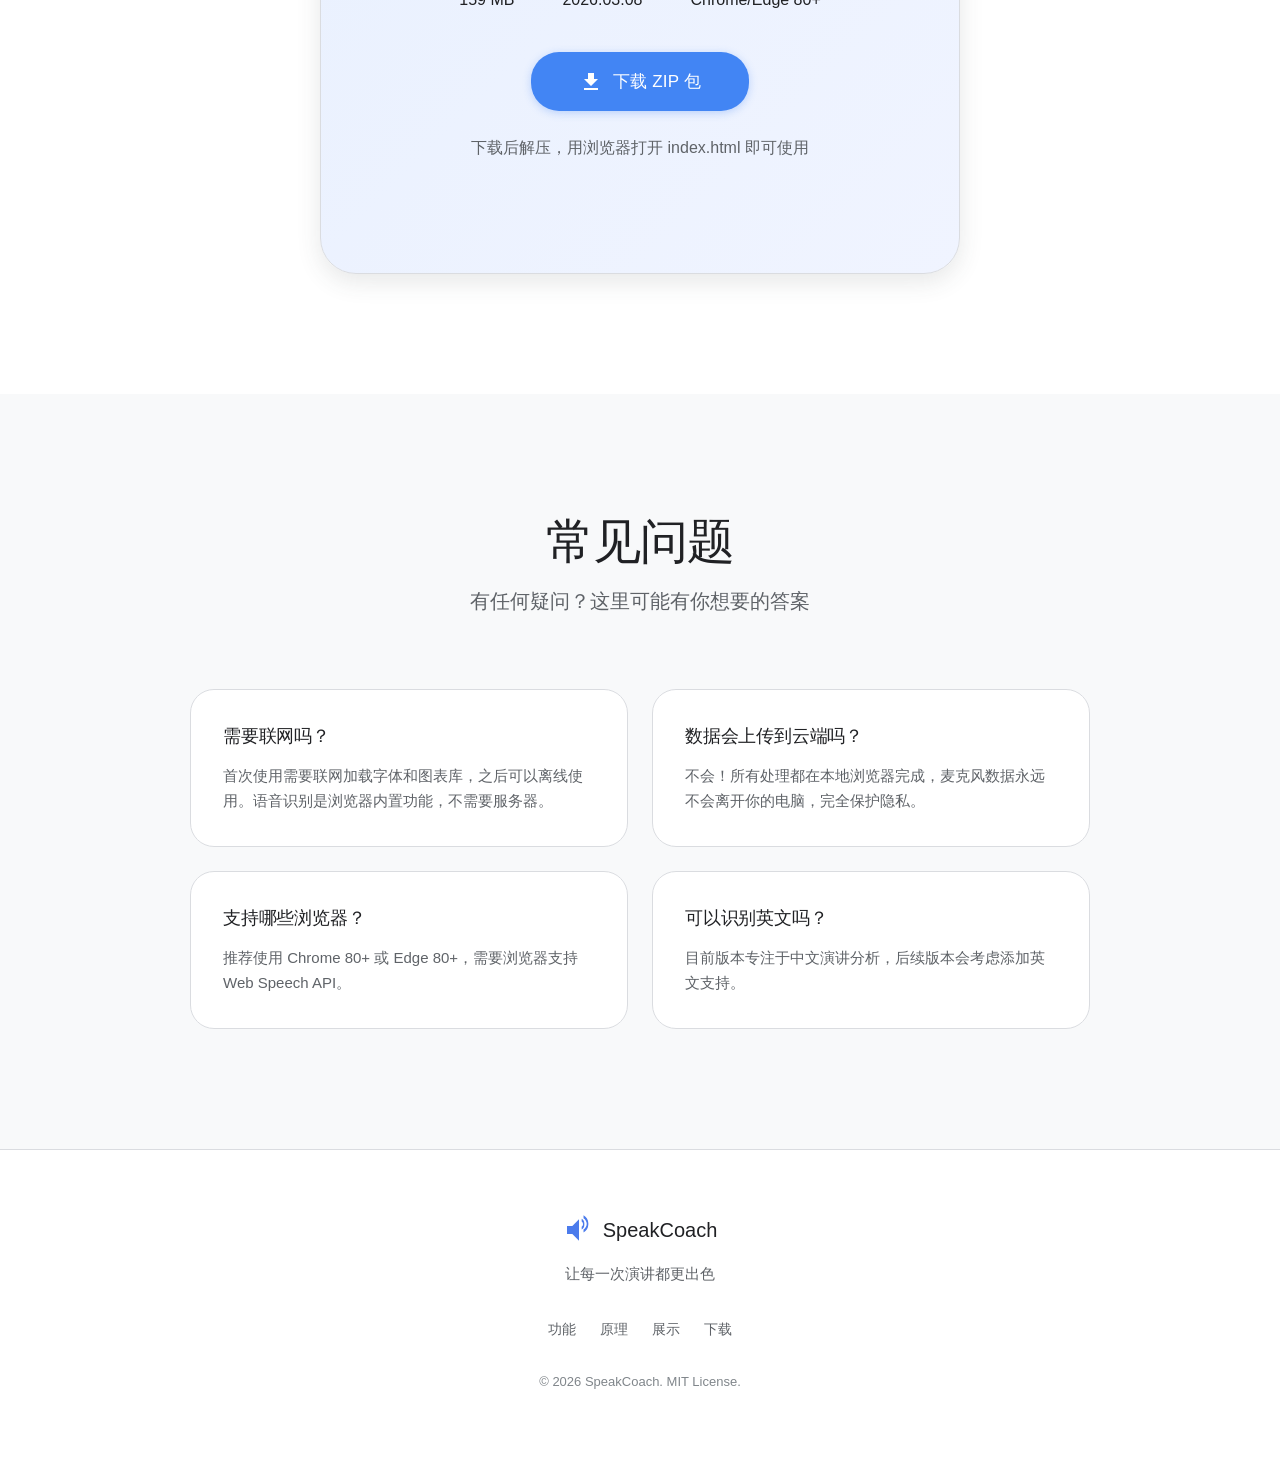
==== commit 5f3d8631: "自动提交: 周一 2026/05/04 13:50:09.34" ====
--- a/index.html
+++ b/index.html
@@ -310,7 +310,7 @@
                         <span class="info-value">Chrome/Edge 80+</span>
                     </div>
                 </div>
-                <a href="#" class="btn btn-download" download>
+                <a href="https://github.com/ok-lzr/speakcoach/releases/download/v1.0.0/speakcoach-v1.0-setup.zip" class="btn btn-download" download>
                     <svg viewBox="0 0 24 24" width="24" height="24">
                         <path d="M19 9h-4V3H9v6H5l7 7 7-7zM5 18v2h14v-2H5z" fill="currentColor"/>
                     </svg>
--- a/css/style.css
+++ b/css/style.css
@@ -1,3 +1,4 @@
+/* Chrome官网风格 - 极简主义设计 */
 * {
     margin: 0;
     padding: 0;
@@ -5,44 +6,63 @@
 }
 
 :root {
-    --primary: #4b7bec;
-    --primary-dark: #3a6bd6;
-    --primary-light: #e8f0fe;
-    --success: #10b981;
-    --warning: #f59e0b;
-    --error: #ef4444;
-    --text-primary: #1f2a3a;
-    --text-secondary: #5e6f8d;
-    --text-tertiary: #8e9db1;
-    --bg-primary: #ffffff;
-    --bg-secondary: #f9fafb;
-    --border-light: #edf0f5;
-    --border-medium: #d0d7e5;
-    --card-shadow: 0 10px 30px rgba(0, 0, 0, 0.05);
-    --hover-shadow: 0 20px 40px rgba(0, 0, 0, 0.1);
+    /* Chrome/Google 品牌色 */
+    --google-blue: #4285F4;
+    --google-red: #EA4335;
+    --google-yellow: #FBBC05;
+    --google-green: #34A853;
+    
+    /* 主色调 */
+    --primary: #4285F4;
+    --primary-light: #E8F0FE;
+    --primary-dark: #3367D6;
+    
+    /* 文本色 */
+    --text-primary: #202124;
+    --text-secondary: #5F6368;
+    --text-tertiary: #80868B;
+    
+    /* 背景色 */
+    --bg-primary: #FFFFFF;
+    --bg-secondary: #F8F9FA;
+    --bg-tertiary: #EEEEEE;
+    
+    /* 边框 */
+    --border-light: #DADCE0;
+    --border-medium: #E8EAED;
+    
+    /* 阴影 */
+    --shadow-sm: 0 1px 2px rgba(60,64,67,0.1);
+    --shadow-md: 0 4px 6px rgba(60,64,67,0.1);
+    --shadow-lg: 0 8px 24px rgba(60,64,67,0.12);
+    --shadow-xl: 0 12px 48px rgba(60,64,67,0.15);
 }
 
 body {
-    font-family: 'Inter', -apple-system, BlinkMacSystemFont, sans-serif;
+    font-family: 'Google Sans', 'Product Sans', -apple-system, BlinkMacSystemFont, 'Segoe UI', Roboto, sans-serif;
     color: var(--text-primary);
     line-height: 1.6;
     overflow-x: hidden;
-}
-
+    -webkit-font-smoothing: antialiased;
+    -moz-osx-font-smoothing: grayscale;
+}
+
+/* 工具类 */
 .container {
     max-width: 1200px;
     margin: 0 auto;
-    padding: 0 20px;
-}
-
-/* 导航栏 */
+    padding: 0 24px;
+}
+
+/* ===== 导航栏 ===== */
 .navbar {
     position: fixed;
     top: 0;
     left: 0;
     right: 0;
-    background: rgba(255, 255, 255, 0.9);
-    backdrop-filter: blur(10px);
+    background: rgba(255, 255, 255, 0.95);
+    backdrop-filter: blur(20px);
+    -webkit-backdrop-filter: blur(20px);
     z-index: 1000;
     border-bottom: 1px solid var(--border-light);
 }
@@ -50,7 +70,8 @@
 .nav-container {
     max-width: 1200px;
     margin: 0 auto;
-    padding: 16px 20px;
+    padding: 0 24px;
+    height: 64px;
     display: flex;
     justify-content: space-between;
     align-items: center;
@@ -59,69 +80,80 @@
 .nav-logo {
     display: flex;
     align-items: center;
-    gap: 10px;
+    gap: 8px;
+    text-decoration: none;
 }
 
 .logo-icon {
-    color: var(--primary);
+    width: 32px;
+    height: 32px;
 }
 
 .logo-text {
-    font-size: 20px;
-    font-weight: 600;
-    color: var(--text-primary);
+    font-size: 22px;
+    font-weight: 500;
+    color: var(--text-primary);
+    letter-spacing: -0.3px;
 }
 
 .nav-menu {
     display: flex;
     list-style: none;
-    gap: 32px;
+    gap: 8px;
     align-items: center;
 }
 
 .nav-menu a {
     text-decoration: none;
     color: var(--text-secondary);
-    font-weight: 500;
-    transition: color 0.2s;
+    font-size: 14px;
+    font-weight: 500;
+    padding: 8px 16px;
+    border-radius: 24px;
+    transition: all 0.2s ease;
 }
 
 .nav-menu a:hover {
-    color: var(--primary);
+    color: var(--text-primary);
+    background: var(--bg-secondary);
 }
 
 .nav-download {
-    background: var(--primary);
+    background: var(--google-blue) !important;
     color: white !important;
-    padding: 8px 20px;
-    border-radius: 30px;
+    padding: 10px 24px !important;
 }
 
 .nav-download:hover {
-    background: var(--primary-dark);
+    background: var(--primary-dark) !important;
+    box-shadow: var(--shadow-md);
 }
 
 .nav-toggle {
     display: none;
     flex-direction: column;
-    gap: 6px;
+    gap: 5px;
     background: none;
     border: none;
     cursor: pointer;
+    padding: 8px;
 }
 
 .nav-toggle span {
-    width: 24px;
+    width: 20px;
     height: 2px;
     background: var(--text-primary);
     transition: 0.3s;
-}
-
-/* 英雄区域 */
+    border-radius: 2px;
+}
+
+/* ===== 英雄区域 ===== */
 .hero {
-    padding: 140px 20px 80px;
-    background: linear-gradient(135deg, #f5f7fa 0%, #ffffff 100%);
-    overflow: hidden;
+    padding: 120px 24px 80px;
+    background: var(--bg-primary);
+    min-height: 90vh;
+    display: flex;
+    align-items: center;
 }
 
 .hero-container {
@@ -129,75 +161,84 @@
     margin: 0 auto;
     display: grid;
     grid-template-columns: 1fr 1fr;
-    gap: 60px;
+    gap: 80px;
     align-items: center;
 }
 
 .hero-title {
-    font-size: 56px;
-    line-height: 1.2;
+    font-size: 64px;
+    line-height: 1.1;
+    font-weight: 500;
+    letter-spacing: -1.5px;
     margin-bottom: 24px;
-}
-
-.gradient-text {
-    background: linear-gradient(135deg, var(--primary) 0%, #8e6eff 100%);
+    color: var(--text-primary);
+}
+
+.hero-title .gradient-text {
+    background: linear-gradient(90deg, var(--google-blue), var(--google-red), var(--google-yellow), var(--google-green));
     -webkit-background-clip: text;
     -webkit-text-fill-color: transparent;
     background-clip: text;
 }
 
 .hero-subtitle {
-    font-size: 18px;
-    color: var(--text-secondary);
-    margin-bottom: 32px;
-    max-width: 500px;
+    font-size: 20px;
+    line-height: 1.6;
+    color: var(--text-secondary);
+    margin-bottom: 40px;
+    max-width: 480px;
+    font-weight: 400;
 }
 
 .hero-buttons {
     display: flex;
     gap: 16px;
     margin-bottom: 48px;
+    flex-wrap: wrap;
 }
 
 .btn {
     display: inline-flex;
     align-items: center;
+    justify-content: center;
     gap: 8px;
     padding: 14px 32px;
-    border-radius: 40px;
-    font-weight: 600;
+    border-radius: 28px;
+    font-size: 15px;
+    font-weight: 500;
     text-decoration: none;
-    transition: all 0.2s;
+    transition: all 0.2s ease;
     border: none;
     cursor: pointer;
+    letter-spacing: 0.2px;
 }
 
 .btn-primary {
-    background: var(--primary);
+    background: var(--google-blue);
     color: white;
-    box-shadow: 0 10px 20px rgba(75, 123, 236, 0.3);
+    box-shadow: 0 1px 3px rgba(66,133,244,0.3);
 }
 
 .btn-primary:hover {
     background: var(--primary-dark);
-    transform: translateY(-2px);
-    box-shadow: 0 15px 30px rgba(75, 123, 236, 0.4);
+    box-shadow: 0 4px 12px rgba(66,133,244,0.4);
+    transform: translateY(-1px);
 }
 
 .btn-outline {
     background: transparent;
-    color: var(--text-primary);
-    border: 2px solid var(--border-medium);
+    color: var(--google-blue);
+    border: 2px solid var(--border-light);
 }
 
 .btn-outline:hover {
-    border-color: var(--primary);
-    color: var(--primary);
+    background: var(--primary-light);
+    border-color: var(--google-blue);
 }
 
 .hero-stats {
     display: flex;
-    gap: 40px;
+    gap: 48px;
 }
 
 .stat-item {
@@ -206,35 +247,36 @@
 }
 
 .stat-number {
-    font-size: 32px;
-    font-weight: 700;
-    color: var(--primary);
+    font-size: 36px;
+    font-weight: 500;
+    color: var(--text-primary);
+    letter-spacing: -1px;
 }
 
 .stat-label {
-    font-size: 14px;
+    font-size: 13px;
     color: var(--text-tertiary);
-}
-
-/* 英雄区域图片 - 拉大预览图 */
+    font-weight: 500;
+    text-transform: uppercase;
+    letter-spacing: 0.5px;
+}
+
+/* 英雄区域图片 */
 .hero-image {
     position: relative;
-    width: 100%;
-    display: flex;
-    justify-content: center;
-    align-items: center;
 }
 
 .hero-app-preview {
     position: relative;
     width: 100%;
-    max-width: 1000px; /* 增大预览图最大宽度 */
-    aspect-ratio: 4/3; /* 保持4:3比例，更宽更高 */
-    background: white;
-    border-radius: 24px;
-    box-shadow: var(--hover-shadow);
+    max-width: 700px;
+    aspect-ratio: 16/10;
+    background: var(--bg-secondary);
+    border-radius: 28px;
+    box-shadow: var(--shadow-xl);
     overflow: hidden;
     margin: 0 auto;
+    border: 1px solid var(--border-light);
 }
 
 .preview-img {
@@ -247,50 +289,59 @@
     object-position: top;
 }
 
-/* 特性区域 */
+/* ===== 特性区域 ===== */
+.features {
+    padding: 120px 24px;
+    background: var(--bg-primary);
+}
+
 .section-header {
     text-align: center;
-    margin-bottom: 60px;
+    margin-bottom: 72px;
+    max-width: 700px;
+    margin-left: auto;
+    margin-right: auto;
 }
 
 .section-header h2 {
-    font-size: 40px;
+    font-size: 48px;
+    line-height: 1.15;
+    font-weight: 500;
+    letter-spacing: -1px;
     margin-bottom: 16px;
+    color: var(--text-primary);
 }
 
 .section-header p {
-    font-size: 18px;
-    color: var(--text-secondary);
-}
-
-.features {
-    padding: 100px 20px;
-    background: white;
+    font-size: 20px;
+    line-height: 1.6;
+    color: var(--text-secondary);
+    font-weight: 400;
 }
 
 .features-grid {
     display: grid;
     grid-template-columns: repeat(3, 1fr);
-    gap: 30px;
+    gap: 32px;
 }
 
 .feature-card {
-    padding: 40px 30px;
-    background: var(--bg-secondary);
-    border-radius: 24px;
+    padding: 40px 32px;
+    background: var(--bg-primary);
+    border-radius: 28px;
     border: 1px solid var(--border-light);
-    transition: all 0.3s;
+    transition: all 0.3s ease;
 }
 
 .feature-card:hover {
-    transform: translateY(-5px);
-    box-shadow: var(--hover-shadow);
-    border-color: var(--primary-light);
+    transform: translateY(-4px);
+    box-shadow: var(--shadow-lg);
+    border-color: transparent;
 }
 
 .feature-icon {
-    width: 64px;
-    height: 64px;
+    width: 56px;
+    height: 56px;
     border-radius: 16px;
     display: flex;
     align-items: center;
@@ -299,48 +350,52 @@
 }
 
 .feature-icon.blue {
-    background: rgba(75, 123, 236, 0.1);
-    color: var(--primary);
+    background: rgba(66, 133, 244, 0.1);
+    color: var(--google-blue);
 }
 
 .feature-icon.green {
-    background: rgba(16, 185, 129, 0.1);
-    color: var(--success);
+    background: rgba(52, 168, 83, 0.1);
+    color: var(--google-green);
 }
 
 .feature-icon.purple {
     background: rgba(139, 92, 246, 0.1);
-    color: #8b5cf6;
+    color: #8B5CF6;
 }
 
 .feature-icon.orange {
-    background: rgba(245, 158, 11, 0.1);
-    color: var(--warning);
+    background: rgba(251, 188, 5, 0.1);
+    color: var(--google-yellow);
 }
 
 .feature-icon.red {
-    background: rgba(239, 68, 68, 0.1);
-    color: var(--error);
+    background: rgba(234, 67, 53, 0.1);
+    color: var(--google-red);
 }
 
 .feature-icon.teal {
-    background: rgba(20, 184, 166, 0.1);
-    color: #14b8a6;
+    background: rgba(17, 165, 119, 0.1);
+    color: #11A577;
 }
 
 .feature-card h3 {
-    font-size: 20px;
+    font-size: 22px;
+    font-weight: 500;
     margin-bottom: 12px;
+    color: var(--text-primary);
+    letter-spacing: -0.3px;
 }
 
 .feature-card p {
     color: var(--text-secondary);
-    line-height: 1.6;
-}
-
-/* 语速范围 */
+    line-height: 1.7;
+    font-size: 15px;
+}
+
+/* ===== 语速范围 ===== */
 .speed-range {
-    padding: 80px 20px;
+    padding: 120px 24px;
     background: var(--bg-secondary);
 }
 
@@ -351,99 +406,112 @@
 }
 
 .speed-range h2 {
-    font-size: 36px;
-    margin-bottom: 16px;
+    font-size: 40px;
+    font-weight: 500;
+    letter-spacing: -0.8px;
+    margin-bottom: 20px;
+    color: var(--text-primary);
 }
 
 .speed-range p {
     font-size: 18px;
-    color: var(--text-secondary);
-    margin-bottom: 40px;
+    line-height: 1.7;
+    color: var(--text-secondary);
+    margin-bottom: 48px;
 }
 
 .speed-meter {
-    background: white;
-    padding: 40px;
-    border-radius: 32px;
-    box-shadow: var(--card-shadow);
+    background: var(--bg-primary);
+    padding: 48px;
+    border-radius: 28px;
+    box-shadow: var(--shadow-md);
+    border: 1px solid var(--border-light);
 }
 
 .speed-meter-scale {
     display: flex;
     justify-content: space-between;
-    margin-bottom: 20px;
+    margin-bottom: 24px;
 }
 
 .speed-label {
+    font-size: 13px;
+    font-weight: 500;
+    color: var(--text-tertiary);
+    text-transform: uppercase;
+    letter-spacing: 0.5px;
+}
+
+.speed-label span {
+    font-size: 24px;
+    font-weight: 500;
+    color: var(--text-primary);
+    display: block;
+    margin-top: 8px;
+    letter-spacing: -0.5px;
+}
+
+.speed-meter-bar {
+    display: flex;
+    height: 12px;
+    border-radius: 6px;
+    overflow: hidden;
+    margin-bottom: 32px;
+    background: var(--bg-tertiary);
+}
+
+.speed-range-slow {
+    background: var(--google-yellow);
+}
+
+.speed-range-normal {
+    background: var(--google-green);
+}
+
+.speed-range-fast {
+    background: var(--google-red);
+}
+
+.speed-examples {
+    display: flex;
+    justify-content: center;
+    gap: 48px;
+}
+
+.example-item {
+    display: flex;
+    align-items: center;
+    gap: 10px;
+}
+
+.example-dot {
+    width: 14px;
+    height: 14px;
+    border-radius: 50%;
+}
+
+.slow-dot {
+    background: var(--google-yellow);
+}
+
+.normal-dot {
+    background: var(--google-green);
+}
+
+.fast-dot {
+    background: var(--google-red);
+}
+
+.example-text {
     font-size: 14px;
-    font-weight: 600;
-    color: var(--text-secondary);
-}
-
-.speed-label span {
-    font-size: 20px;
-    font-weight: 700;
-    color: var(--text-primary);
-    display: block;
-    margin-top: 4px;
-}
-
-.speed-meter-bar {
-    display: flex;
-    height: 40px;
-    border-radius: 40px;
-    overflow: hidden;
-    margin-bottom: 30px;
-}
-
-.speed-range-slow {
-    background: #f59e0b;
-    opacity: 0.3;
-}
-
-.speed-range-normal {
-    background: #10b981;
-    opacity: 0.5;
-}
-
-.speed-range-fast {
-    background: #ef4444;
-    opacity: 0.3;
-}
-
-.speed-examples {
-    display: flex;
-    justify-content: space-around;
-}
-
-.example-item {
-    display: flex;
-    align-items: center;
-    gap: 8px;
-}
-
-.example-dot {
-    width: 12px;
-    height: 12px;
-    border-radius: 50%;
-}
-
-.slow-dot {
-    background: #f59e0b;
-}
-
-.normal-dot {
-    background: #10b981;
-}
-
-.fast-dot {
-    background: #ef4444;
-}
-
-/* 工作原理 */
+    color: var(--text-secondary);
+    font-weight: 500;
+}
+
+/* ===== 工作原理 ===== */
 .how-it-works {
-    padding: 100px 20px;
-    background: white;
+    padding: 120px 24px;
+    background: var(--bg-primary);
 }
 
 .steps {
@@ -453,19 +521,32 @@
 
 .step {
     display: flex;
-    gap: 30px;
-    margin-bottom: 40px;
+    gap: 32px;
+    margin-bottom: 48px;
     align-items: flex-start;
+    padding: 32px;
+    background: var(--bg-secondary);
+    border-radius: 24px;
+    transition: all 0.3s ease;
+}
+
+.step:hover {
+    transform: translateX(8px);
+    box-shadow: var(--shadow-md);
+}
+
+.step:last-child {
+    margin-bottom: 0;
 }
 
 .step-number {
-    width: 60px;
-    height: 60px;
-    background: var(--primary-light);
-    color: var(--primary);
-    font-size: 24px;
-    font-weight: 700;
-    border-radius: 50%;
+    width: 56px;
+    height: 56px;
+    background: var(--google-blue);
+    color: white;
+    font-size: 22px;
+    font-weight: 500;
+    border-radius: 16px;
     display: flex;
     align-items: center;
     justify-content: center;
@@ -474,64 +555,71 @@
 
 .step-content h3 {
     font-size: 24px;
+    font-weight: 500;
     margin-bottom: 8px;
+    color: var(--text-primary);
+    letter-spacing: -0.3px;
 }
 
 .step-content p {
     color: var(--text-secondary);
     font-size: 16px;
-}
-
-/* 展示区域 */
+    line-height: 1.7;
+}
+
+/* ===== 展示区域 ===== */
 .showcase {
-    padding: 100px 20px;
+    padding: 120px 24px;
     background: var(--bg-secondary);
 }
 
 .showcase-tabs {
     display: flex;
     justify-content: center;
-    gap: 16px;
-    margin-bottom: 40px;
+    gap: 8px;
+    margin-bottom: 48px;
+    flex-wrap: wrap;
 }
 
 .tab-btn {
-    padding: 12px 30px;
-    border: 2px solid var(--border-light);
-    background: white;
-    border-radius: 40px;
-    font-size: 16px;
-    font-weight: 600;
+    padding: 12px 28px;
+    border: 1px solid var(--border-light);
+    background: var(--bg-primary);
+    border-radius: 24px;
+    font-size: 14px;
+    font-weight: 500;
     color: var(--text-secondary);
     cursor: pointer;
-    transition: all 0.2s;
+    transition: all 0.2s ease;
 }
 
 .tab-btn:hover {
-    border-color: var(--primary);
-    color: var(--primary);
+    border-color: var(--google-blue);
+    color: var(--google-blue);
 }
 
 .tab-btn.active {
-    background: var(--primary);
+    background: var(--google-blue);
     color: white;
-    border-color: var(--primary);
+    border-color: var(--google-blue);
+    box-shadow: var(--shadow-sm);
 }
 
 .showcase-content {
-    max-width: 1000px;
+    max-width: 1100px;
     margin: 0 auto;
 }
 
 .showcase-panel {
     display: none;
-    grid-template-columns: 1fr 1fr;
-    gap: 40px;
-    align-items: center;
-    background: white;
-    border-radius: 24px;
-    padding: 40px;
-    box-shadow: var(--card-shadow);
+    grid-template-columns: 1.2fr 0.8fr;
+    gap: 48px;
+    align-items: center;
+    background: var(--bg-primary);
+    border-radius: 28px;
+    padding: 48px;
+    box-shadow: var(--shadow-lg);
+    border: 1px solid var(--border-light);
 }
 
 .showcase-panel.active {
@@ -540,17 +628,22 @@
 
 .showcase-img {
     width: 100%;
-    border-radius: 16px;
-    box-shadow: 0 10px 30px rgba(0, 0, 0, 0.1);
+    border-radius: 20px;
+    box-shadow: var(--shadow-md);
 }
 
 .showcase-desc h3 {
-    font-size: 28px;
+    font-size: 32px;
+    font-weight: 500;
     margin-bottom: 16px;
+    color: var(--text-primary);
+    letter-spacing: -0.5px;
 }
 
 .showcase-desc p {
     color: var(--text-secondary);
+    line-height: 1.7;
+    font-size: 16px;
     margin-bottom: 24px;
 }
 
@@ -561,180 +654,230 @@
 .showcase-desc li {
     margin-bottom: 12px;
     color: var(--text-secondary);
-    display: flex;
-    align-items: center;
-    gap: 8px;
-}
-
-/* 下载区域 */
+    font-size: 15px;
+    display: flex;
+    align-items: center;
+    gap: 10px;
+    line-height: 1.5;
+}
+
+/* ===== 下载区域 ===== */
 .download {
-    padding: 100px 20px;
-    background: white;
+    padding: 120px 24px;
+    background: var(--bg-primary);
 }
 
 .download-card {
-    max-width: 600px;
+    max-width: 640px;
     margin: 0 auto;
-    background: var(--bg-secondary);
-    border-radius: 40px;
-    padding: 60px 40px;
+    background: linear-gradient(135deg, #E8F0FE 0%, #F0F4FF 100%);
+    border-radius: 36px;
+    padding: 72px 48px;
     text-align: center;
     border: 1px solid var(--border-light);
+    box-shadow: var(--shadow-lg);
 }
 
 .download-icon {
-    width: 120px;
-    height: 120px;
-    background: var(--primary-light);
+    width: 100px;
+    height: 100px;
+    background: var(--bg-primary);
     border-radius: 50%;
     display: flex;
     align-items: center;
     justify-content: center;
-    margin: 0 auto 30px;
-    color: var(--primary);
+    margin: 0 auto 32px;
+    color: var(--google-blue);
+    box-shadow: var(--shadow-md);
 }
 
 .download-card h2 {
-    font-size: 32px;
+    font-size: 36px;
+    font-weight: 500;
+    letter-spacing: -0.5px;
     margin-bottom: 16px;
-}
-
-.download-card p {
-    color: var(--text-secondary);
-    margin-bottom: 30px;
+    color: var(--text-primary);
+}
+
+.download-card > p {
+    color: var(--text-secondary);
+    font-size: 16px;
+    margin-bottom: 40px;
 }
 
 .download-info {
     display: flex;
     justify-content: center;
-    gap: 30px;
-    margin-bottom: 30px;
+    gap: 48px;
+    margin-bottom: 40px;
 }
 
 .info-item {
     display: flex;
     flex-direction: column;
+    align-items: center;
 }
 
 .info-label {
     font-size: 12px;
     color: var(--text-tertiary);
+    font-weight: 500;
+    text-transform: uppercase;
+    letter-spacing: 0.5px;
+    margin-bottom: 4px;
 }
 
 .info-value {
     font-size: 16px;
-    font-weight: 600;
+    font-weight: 500;
     color: var(--text-primary);
 }
 
 .btn-download {
-    background: var(--primary);
+    background: var(--google-blue);
     color: white;
-    font-size: 18px;
+    font-size: 17px;
     padding: 16px 48px;
-    margin-bottom: 16px;
+    border-radius: 28px;
+    display: inline-flex;
+    align-items: center;
+    gap: 10px;
+    font-weight: 500;
+    text-decoration: none;
+    transition: all 0.2s ease;
+    border: none;
+    cursor: pointer;
+    box-shadow: 0 2px 8px rgba(66,133,244,0.3);
 }
 
 .btn-download:hover {
     background: var(--primary-dark);
+    box-shadow: 0 6px 20px rgba(66,133,244,0.4);
+    transform: translateY(-2px);
 }
 
 .download-note {
-    font-size: 14px;
+    font-size: 13px;
     color: var(--text-tertiary);
-}
-
-/* 常见问题 */
+    margin-top: 24px;
+    line-height: 1.6;
+}
+
+/* ===== 常见问题 ===== */
 .faq {
-    padding: 80px 20px;
+    padding: 120px 24px;
     background: var(--bg-secondary);
 }
 
 .faq-grid {
     display: grid;
     grid-template-columns: repeat(2, 1fr);
-    gap: 30px;
-    max-width: 1000px;
+    gap: 24px;
+    max-width: 900px;
     margin: 0 auto;
 }
 
 .faq-item {
-    background: white;
-    padding: 30px;
+    background: var(--bg-primary);
+    padding: 32px;
     border-radius: 24px;
     border: 1px solid var(--border-light);
+    transition: all 0.2s ease;
+}
+
+.faq-item:hover {
+    box-shadow: var(--shadow-md);
+    transform: translateY(-2px);
 }
 
 .faq-item h3 {
     font-size: 18px;
+    font-weight: 500;
     margin-bottom: 12px;
-    color: var(--primary);
+    color: var(--text-primary);
+    letter-spacing: -0.2px;
 }
 
 .faq-item p {
     color: var(--text-secondary);
-    line-height: 1.6;
-}
-
-/* 页脚 */
+    line-height: 1.7;
+    font-size: 15px;
+}
+
+/* ===== 页脚 ===== */
 .footer {
-    padding: 60px 20px;
-    background: #1a1a1a;
-    color: white;
+    padding: 64px 24px;
+    background: var(--bg-primary);
+    border-top: 1px solid var(--border-light);
 }
 
 .footer-content {
     text-align: center;
+    max-width: 600px;
+    margin: 0 auto;
 }
 
 .footer-logo {
     display: flex;
     align-items: center;
     justify-content: center;
-    gap: 10px;
+    gap: 8px;
     margin-bottom: 16px;
 }
 
 .footer-logo span {
     font-size: 20px;
-    font-weight: 600;
+    font-weight: 500;
+    color: var(--text-primary);
 }
 
 .footer-tagline {
-    color: #808080;
-    margin-bottom: 30px;
+    color: var(--text-secondary);
+    font-size: 15px;
+    margin-bottom: 32px;
 }
 
 .footer-links {
     display: flex;
     justify-content: center;
-    gap: 30px;
-    margin-bottom: 30px;
+    gap: 24px;
+    margin-bottom: 32px;
+    flex-wrap: wrap;
 }
 
 .footer-links a {
-    color: #b0b0b0;
+    color: var(--text-secondary);
     text-decoration: none;
+    font-size: 14px;
+    font-weight: 500;
     transition: color 0.2s;
 }
 
 .footer-links a:hover {
-    color: var(--primary);
+    color: var(--google-blue);
 }
 
 .footer-copyright {
-    color: #606060;
-    font-size: 14px;
-}
-
-/* 响应式设计 */
+    color: var(--text-tertiary);
+    font-size: 13px;
+}
+
+/* ===== 响应式设计 ===== */
 @media (max-width: 1024px) {
     .hero-title {
-        font-size: 48px;
+        font-size: 52px;
+    }
+    
+    .section-header h2 {
+        font-size: 40px;
     }
     
     .features-grid {
         grid-template-columns: repeat(2, 1fr);
+    }
+    
+    .hero-container {
+        gap: 48px;
     }
 }
 
@@ -747,9 +890,19 @@
         display: flex;
     }
     
+    .hero {
+        padding: 100px 24px 60px;
+        min-height: auto;
+    }
+    
     .hero-container {
         grid-template-columns: 1fr;
         text-align: center;
+        gap: 40px;
+    }
+    
+    .hero-title {
+        font-size: 42px;
     }
     
     .hero-subtitle {
@@ -763,14 +916,33 @@
     
     .hero-stats {
         justify-content: center;
+        gap: 32px;
+    }
+    
+    .hero-app-preview {
+        max-width: 100%;
     }
     
     .features-grid {
         grid-template-columns: 1fr;
     }
     
+    .section-header h2 {
+        font-size: 36px;
+    }
+    
+    .section-header p {
+        font-size: 17px;
+    }
+    
     .showcase-panel {
         grid-template-columns: 1fr;
+        padding: 32px;
+        gap: 32px;
+    }
+    
+    .showcase-desc h3 {
+        font-size: 26px;
     }
     
     .faq-grid {
@@ -780,16 +952,37 @@
     .step {
         flex-direction: column;
         text-align: center;
-        gap: 16px;
+        gap: 20px;
+        padding: 24px;
     }
     
     .step-number {
         margin: 0 auto;
     }
     
-    .hero-app-preview {
-        max-width: 100%;
-        aspect-ratio: 4/3;
+    .step:hover {
+        transform: translateY(-4px);
+    }
+    
+    .speed-meter-scale {
+        flex-direction: column;
+        gap: 16px;
+        align-items: center;
+    }
+    
+    .speed-examples {
+        flex-direction: column;
+        gap: 16px;
+        align-items: center;
+    }
+    
+    .download-info {
+        flex-direction: column;
+        gap: 20px;
+    }
+    
+    .download-card {
+        padding: 48px 24px;
     }
 }
 
@@ -800,30 +993,80 @@
     
     .hero-buttons {
         flex-direction: column;
+        width: 100%;
+    }
+    
+    .btn {
+        width: 100%;
     }
     
     .hero-stats {
         flex-direction: column;
-        gap: 20px;
-    }
-    
-    .download-info {
-        flex-direction: column;
-        gap: 15px;
-    }
-    
-    .speed-meter-scale {
-        flex-direction: column;
-        gap: 10px;
-    }
-    
-    .speed-examples {
-        flex-direction: column;
-        gap: 10px;
-        align-items: center;
-    }
-    
-    .hero-app-preview {
-        aspect-ratio: 4/3;
-    }
-}+        gap: 24px;
+    }
+    
+    .stat-number {
+        font-size: 28px;
+    }
+    
+    .features {
+        padding: 80px 24px;
+    }
+    
+    .section-header {
+        margin-bottom: 48px;
+    }
+    
+    .speed-meter {
+        padding: 32px 24px;
+    }
+    
+    .showcase-tabs {
+        gap: 8px;
+    }
+    
+    .tab-btn {
+        padding: 10px 20px;
+        font-size: 13px;
+    }
+    
+    .download-card h2 {
+        font-size: 28px;
+    }
+}
+
+/* ===== 动画 ===== */
+@keyframes fadeInUp {
+    from {
+        opacity: 0;
+        transform: translateY(30px);
+    }
+    to {
+        opacity: 1;
+        transform: translateY(0);
+    }
+}
+
+@keyframes float {
+    0%, 100% {
+        transform: translateY(0);
+    }
+    50% {
+        transform: translateY(-10px);
+    }
+}
+
+.hero-app-preview {
+    animation: float 6s ease-in-out infinite;
+}
+
+.feature-card {
+    animation: fadeInUp 0.6s ease-out both;
+}
+
+.feature-card:nth-child(1) { animation-delay: 0.1s; }
+.feature-card:nth-child(2) { animation-delay: 0.2s; }
+.feature-card:nth-child(3) { animation-delay: 0.3s; }
+.feature-card:nth-child(4) { animation-delay: 0.4s; }
+.feature-card:nth-child(5) { animation-delay: 0.5s; }
+.feature-card:nth-child(6) { animation-delay: 0.6s; }
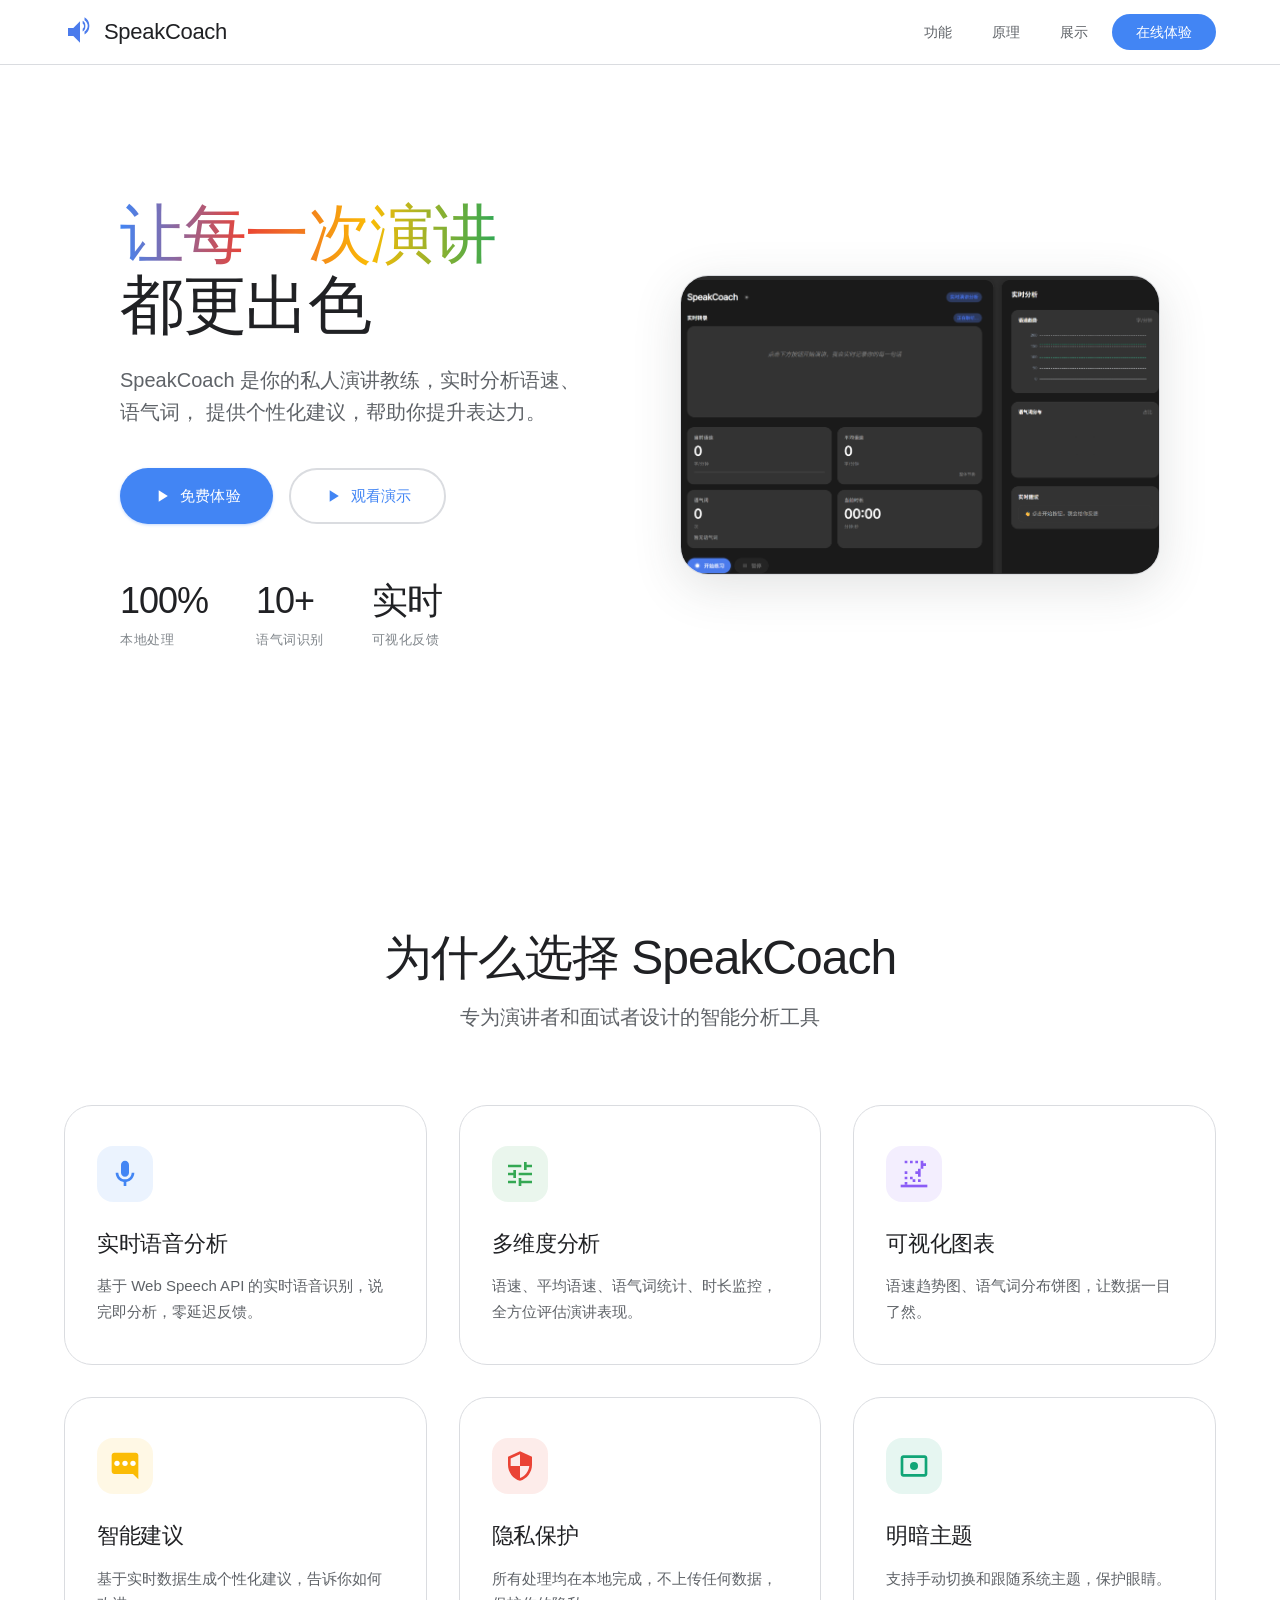
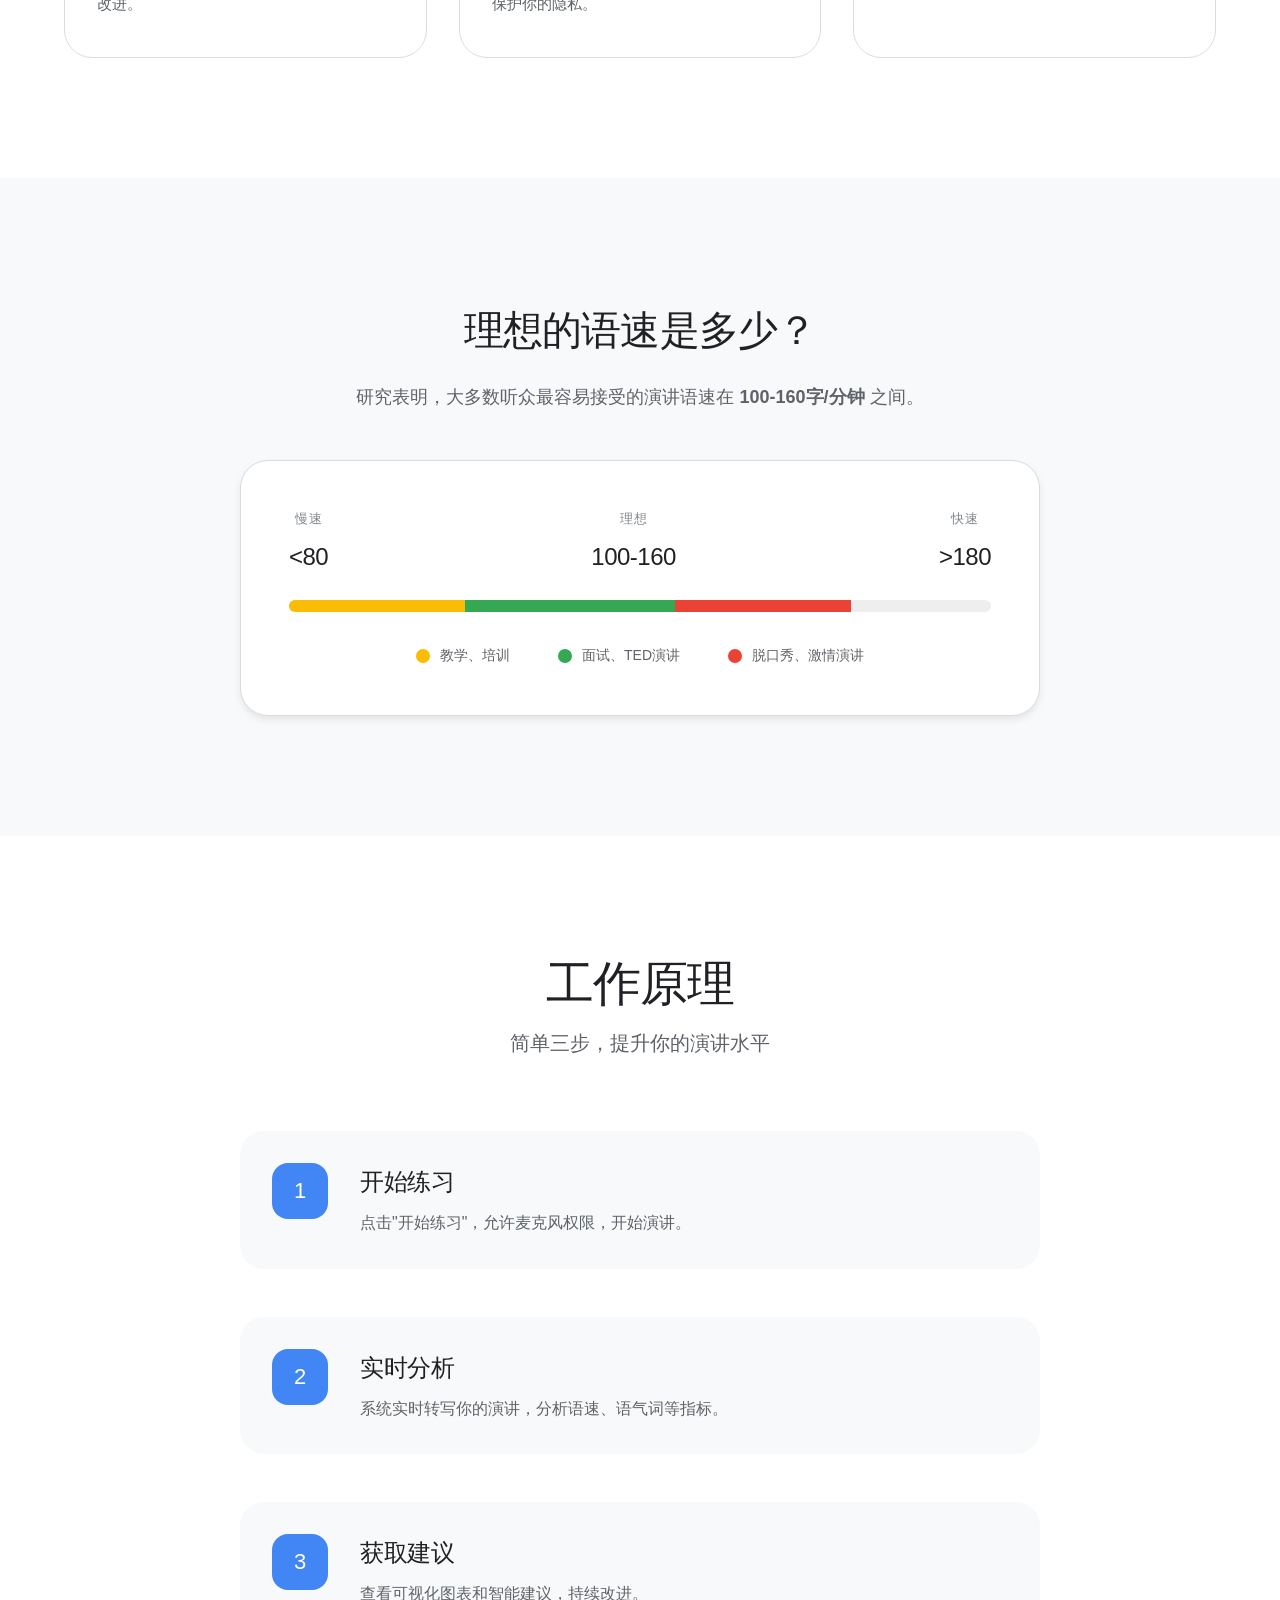
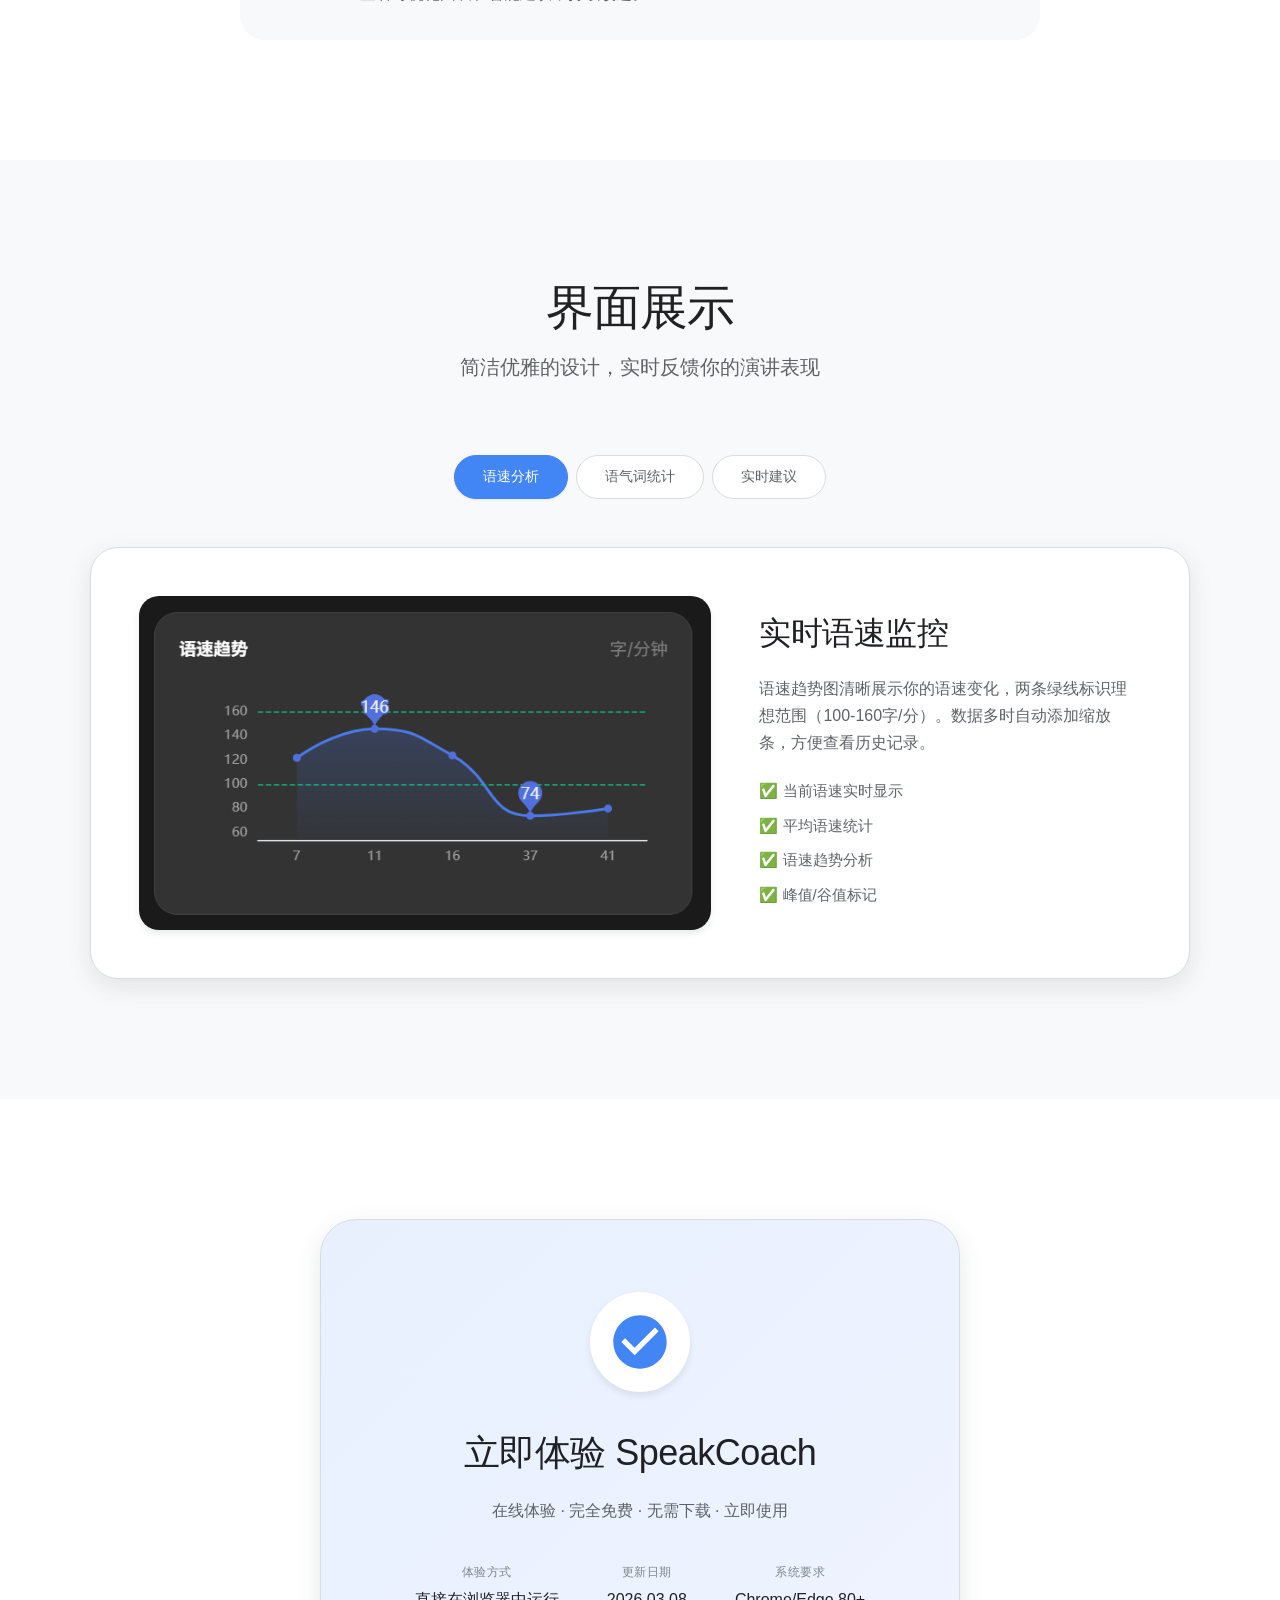
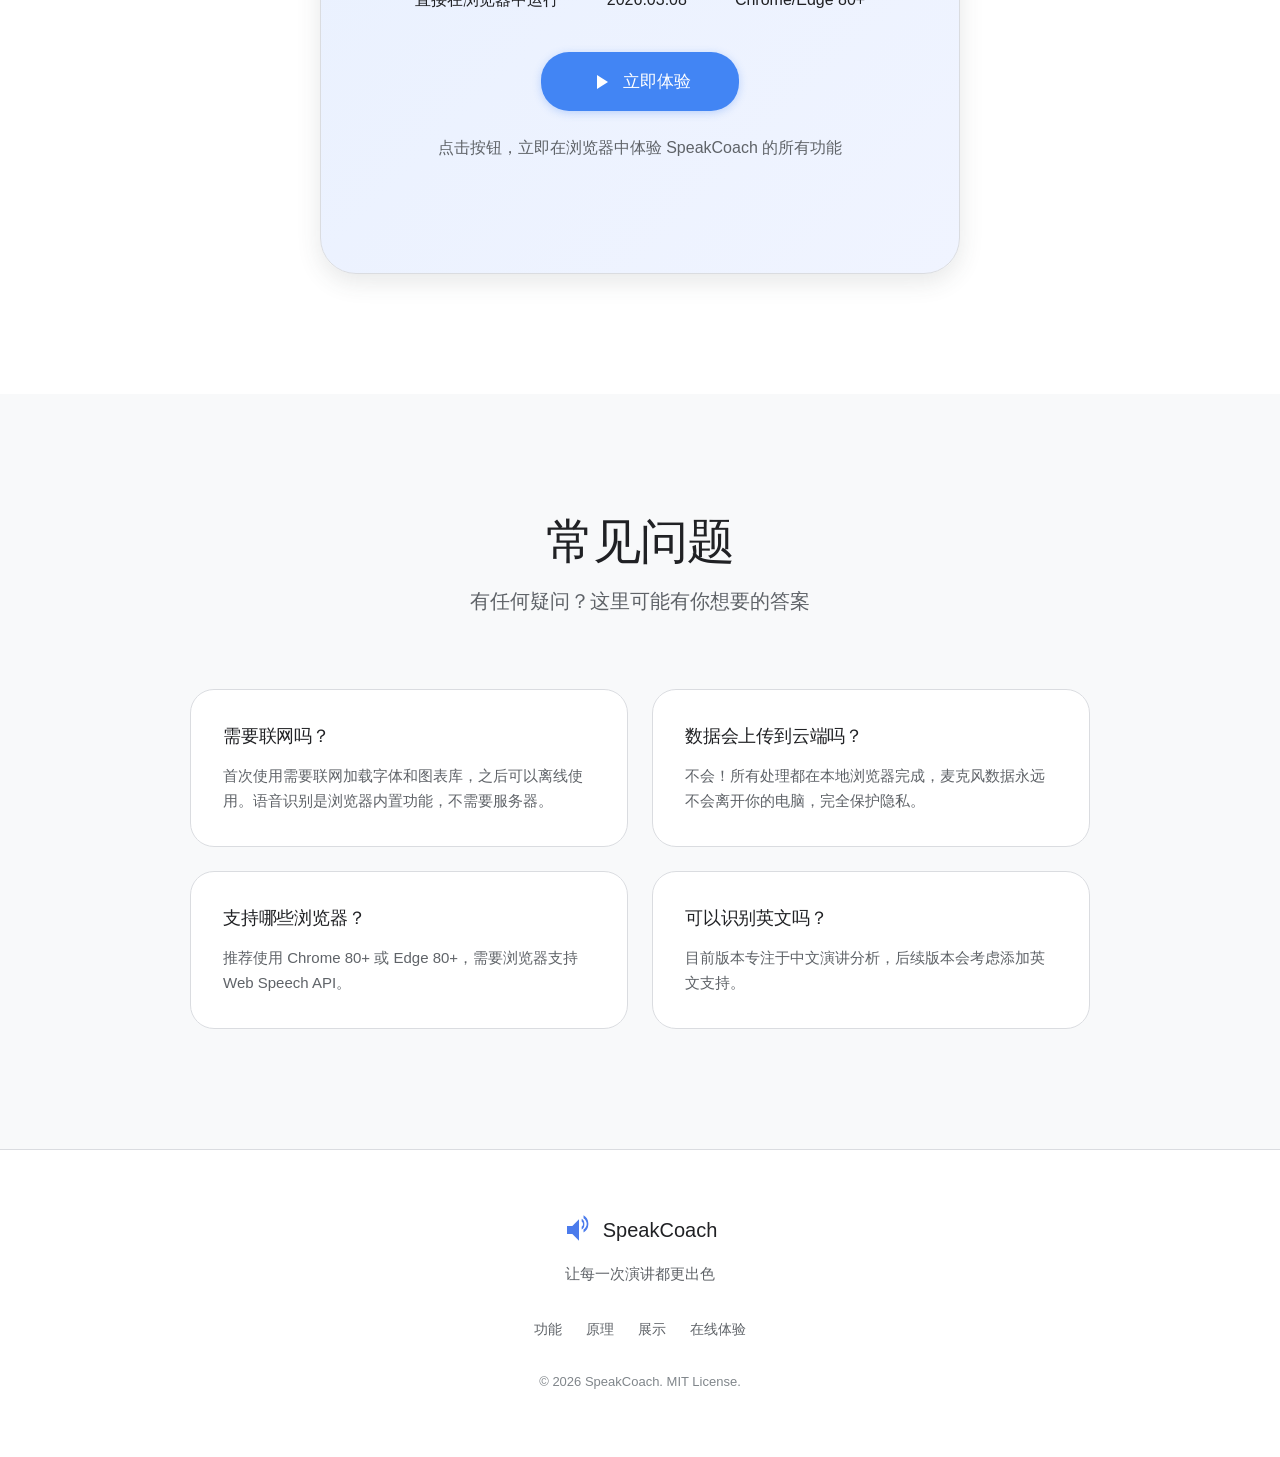
==== commit a88271e3: "自动提交: 周二 2026/05/05  0:11:41.54" ====
--- a/index.html
+++ b/index.html
@@ -29,7 +29,7 @@
                 <li><a href="#features">功能</a></li>
                 <li><a href="#how-it-works">原理</a></li>
                 <li><a href="#showcase">展示</a></li>
-                <li><a href="#download" class="nav-download">下载</a></li>
+                <li><a href="#download" class="nav-download">在线体验</a></li>
             </ul>
             <button class="nav-toggle" id="navToggle">
                 <span></span>
@@ -54,9 +54,9 @@
                 <div class="hero-buttons">
                     <a href="#download" class="btn btn-primary">
                         <svg viewBox="0 0 24 24" width="20" height="20">
-                            <path d="M19 9h-4V3H9v6H5l7 7 7-7zM5 18v2h14v-2H5z" fill="currentColor"/>
-                        </svg>
-                        免费下载
+                            <path d="M8 5v14l11-7z" fill="currentColor"/>
+                        </svg>
+                        免费体验
                     </a>
                     <a href="#showcase" class="btn btn-outline">
                         <svg viewBox="0 0 24 24" width="20" height="20">
@@ -285,21 +285,21 @@
         </div>
     </section>
 
-    <!-- 下载区域 -->
+    <!-- 在线体验区域 -->
     <section id="download" class="download">
         <div class="container">
             <div class="download-card">
                 <div class="download-icon">
                     <svg viewBox="0 0 24 24" width="64" height="64">
-                        <path d="M19 9h-4V3H9v6H5l7 7 7-7zM5 18v2h14v-2H5z" fill="currentColor"/>
+                        <path d="M12 2C6.48 2 2 6.48 2 12s4.48 10 10 10 10-4.48 10-10S17.52 2 12 2zm-2 15l-5-5 1.41-1.41L10 14.17l7.59-7.59L19 8l-9 9z" fill="currentColor"/>
                     </svg>
                 </div>
-                <h2>立即下载 SpeakCoach</h2>
-                <p>版本 v1.0 · 完全免费 · 无需安装 · 即下即用</p>
+                <h2>立即体验 SpeakCoach</h2>
+                <p>在线体验 · 完全免费 · 无需下载 · 立即使用</p>
                 <div class="download-info">
                     <div class="info-item">
-                        <span class="info-label">文件大小</span>
-                        <span class="info-value">159 MB</span>
+                        <span class="info-label">体验方式</span>
+                        <span class="info-value">直接在浏览器中运行</span>
                     </div>
                     <div class="info-item">
                         <span class="info-label">更新日期</span>
@@ -310,13 +310,13 @@
                         <span class="info-value">Chrome/Edge 80+</span>
                     </div>
                 </div>
-                <a href="https://github.com/ok-lzr/speakcoach/releases/download/v1.0.0/speakcoach-v1.0-setup.zip" class="btn btn-download" download>
+                <a href="web/index.html" class="btn btn-download">
                     <svg viewBox="0 0 24 24" width="24" height="24">
-                        <path d="M19 9h-4V3H9v6H5l7 7 7-7zM5 18v2h14v-2H5z" fill="currentColor"/>
+                        <path d="M8 5v14l11-7z" fill="currentColor"/>
                     </svg>
-                    下载 ZIP 包
+                    立即体验
                 </a>
-                <p class="download-note">下载后解压，用浏览器打开 index.html 即可使用</p>
+                <p class="download-note">点击按钮，立即在浏览器中体验 SpeakCoach 的所有功能</p>
             </div>
         </div>
     </section>
@@ -366,7 +366,7 @@
                     <a href="#features">功能</a>
                     <a href="#how-it-works">原理</a>
                     <a href="#showcase">展示</a>
-                    <a href="#download">下载</a>
+                    <a href="#download">在线体验</a>
                 </div>
                 <div class="footer-copyright">
                     © 2026 SpeakCoach. MIT License.
@@ -376,5 +376,12 @@
     </footer>
 
     <script src="js/main.js"></script>
+    <script>
+        document.getElementById('navToggle').addEventListener('click', function() {
+            var navMenu = document.querySelector('.nav-menu');
+            navMenu.classList.toggle('active');
+        });
+    </script>
+
 </body>
 </html>
--- a/css/style.css
+++ b/css/style.css
@@ -890,6 +890,22 @@
         display: flex;
     }
     
+    .nav-menu.active {
+        display: flex;
+        flex-direction: column;
+        position: absolute;
+        top: 100%;
+        left: 0;
+        right: 0;
+        background: var(--bg-primary);
+        padding: 16px 24px;
+        box-shadow: var(--shadow-lg);
+        border-top: 1px solid var(--border-light);
+        z-index: 999;
+        gap: 12px;
+        align-items: flex-start;
+    }
+    
     .hero {
         padding: 100px 24px 60px;
         min-height: auto;
